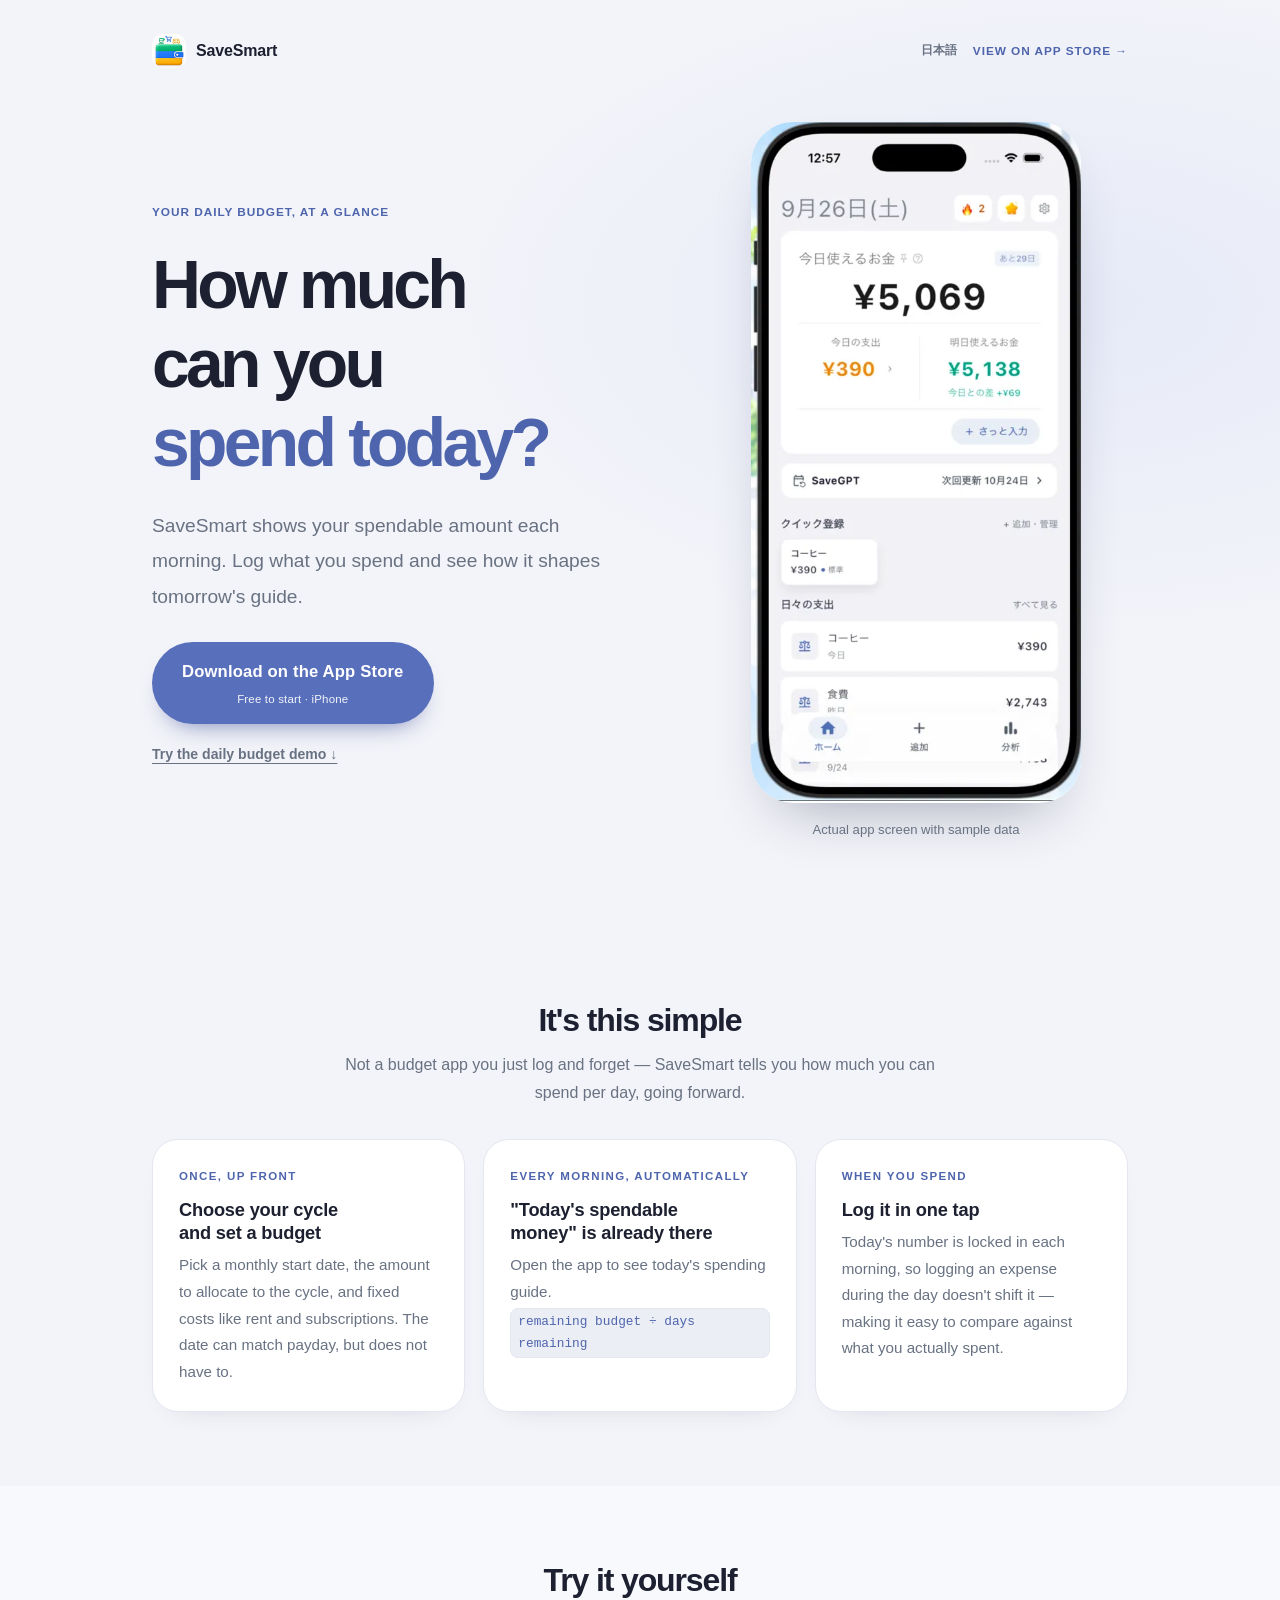
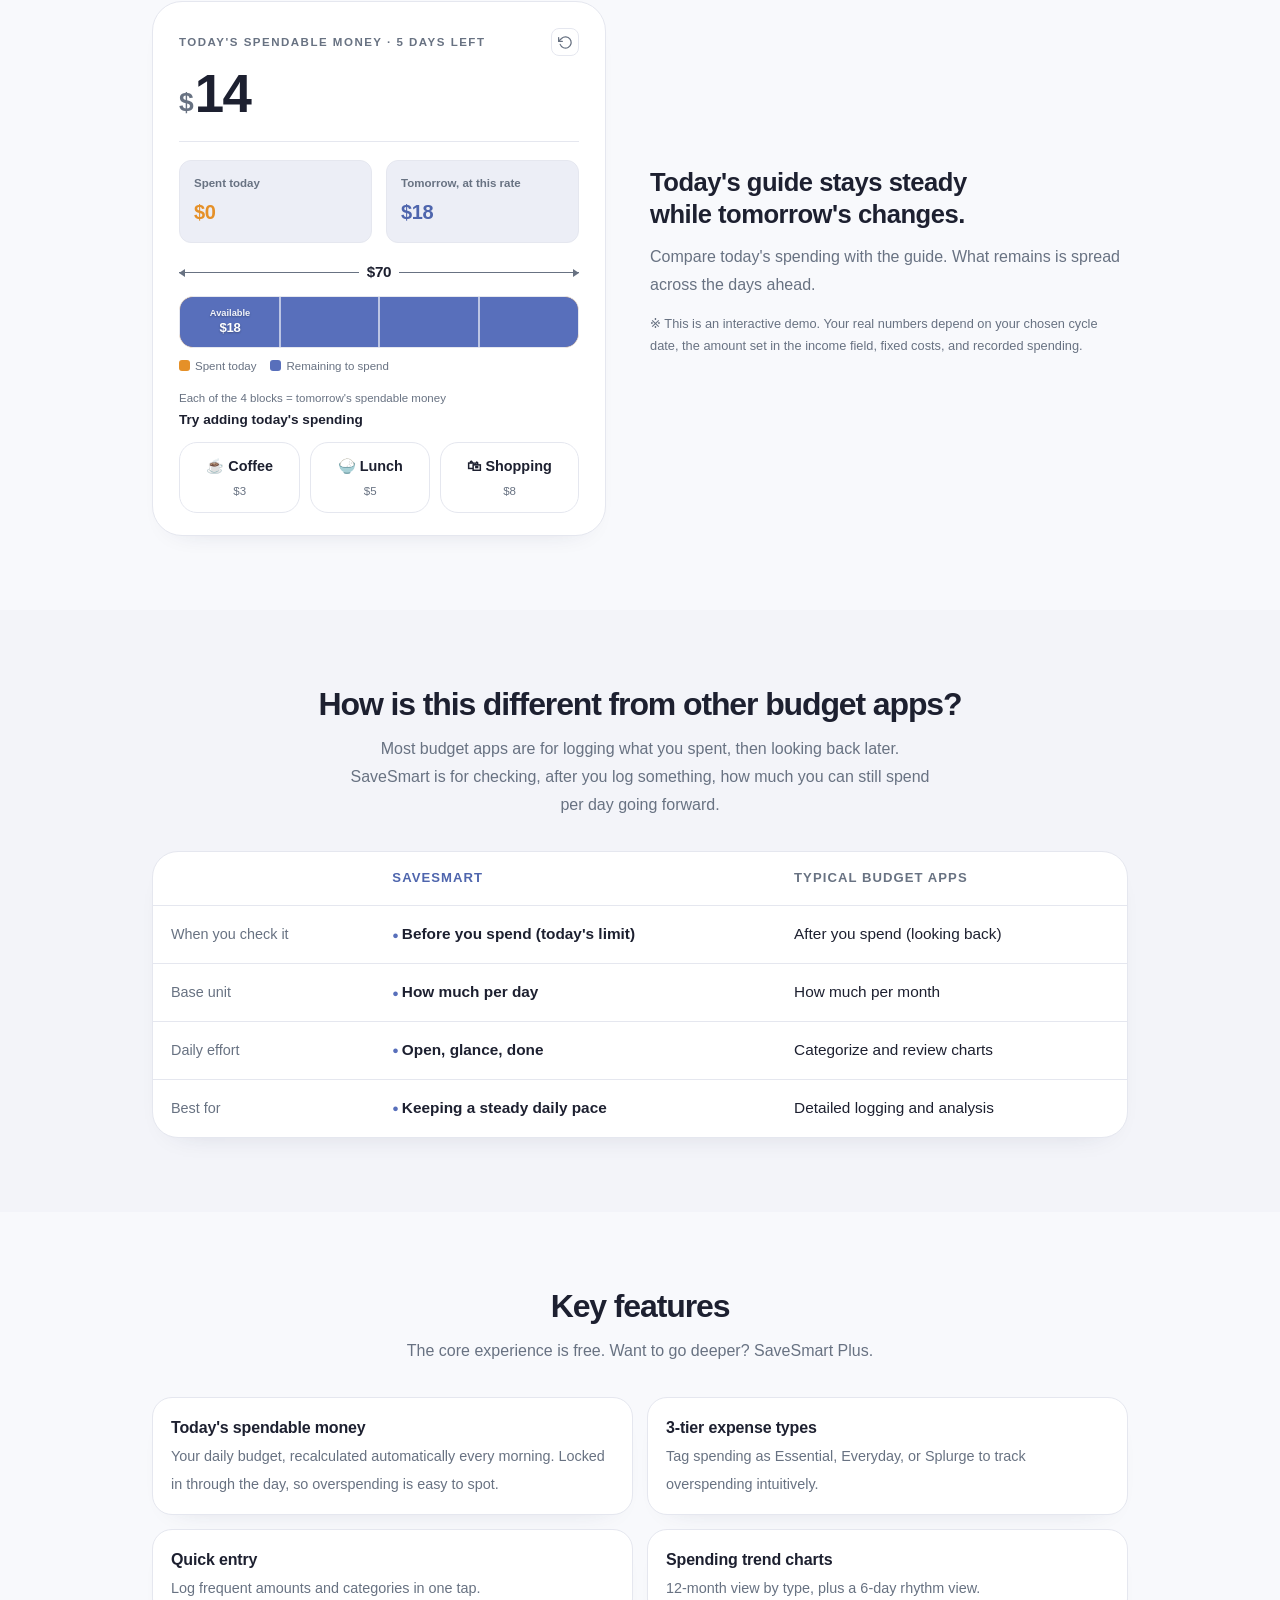
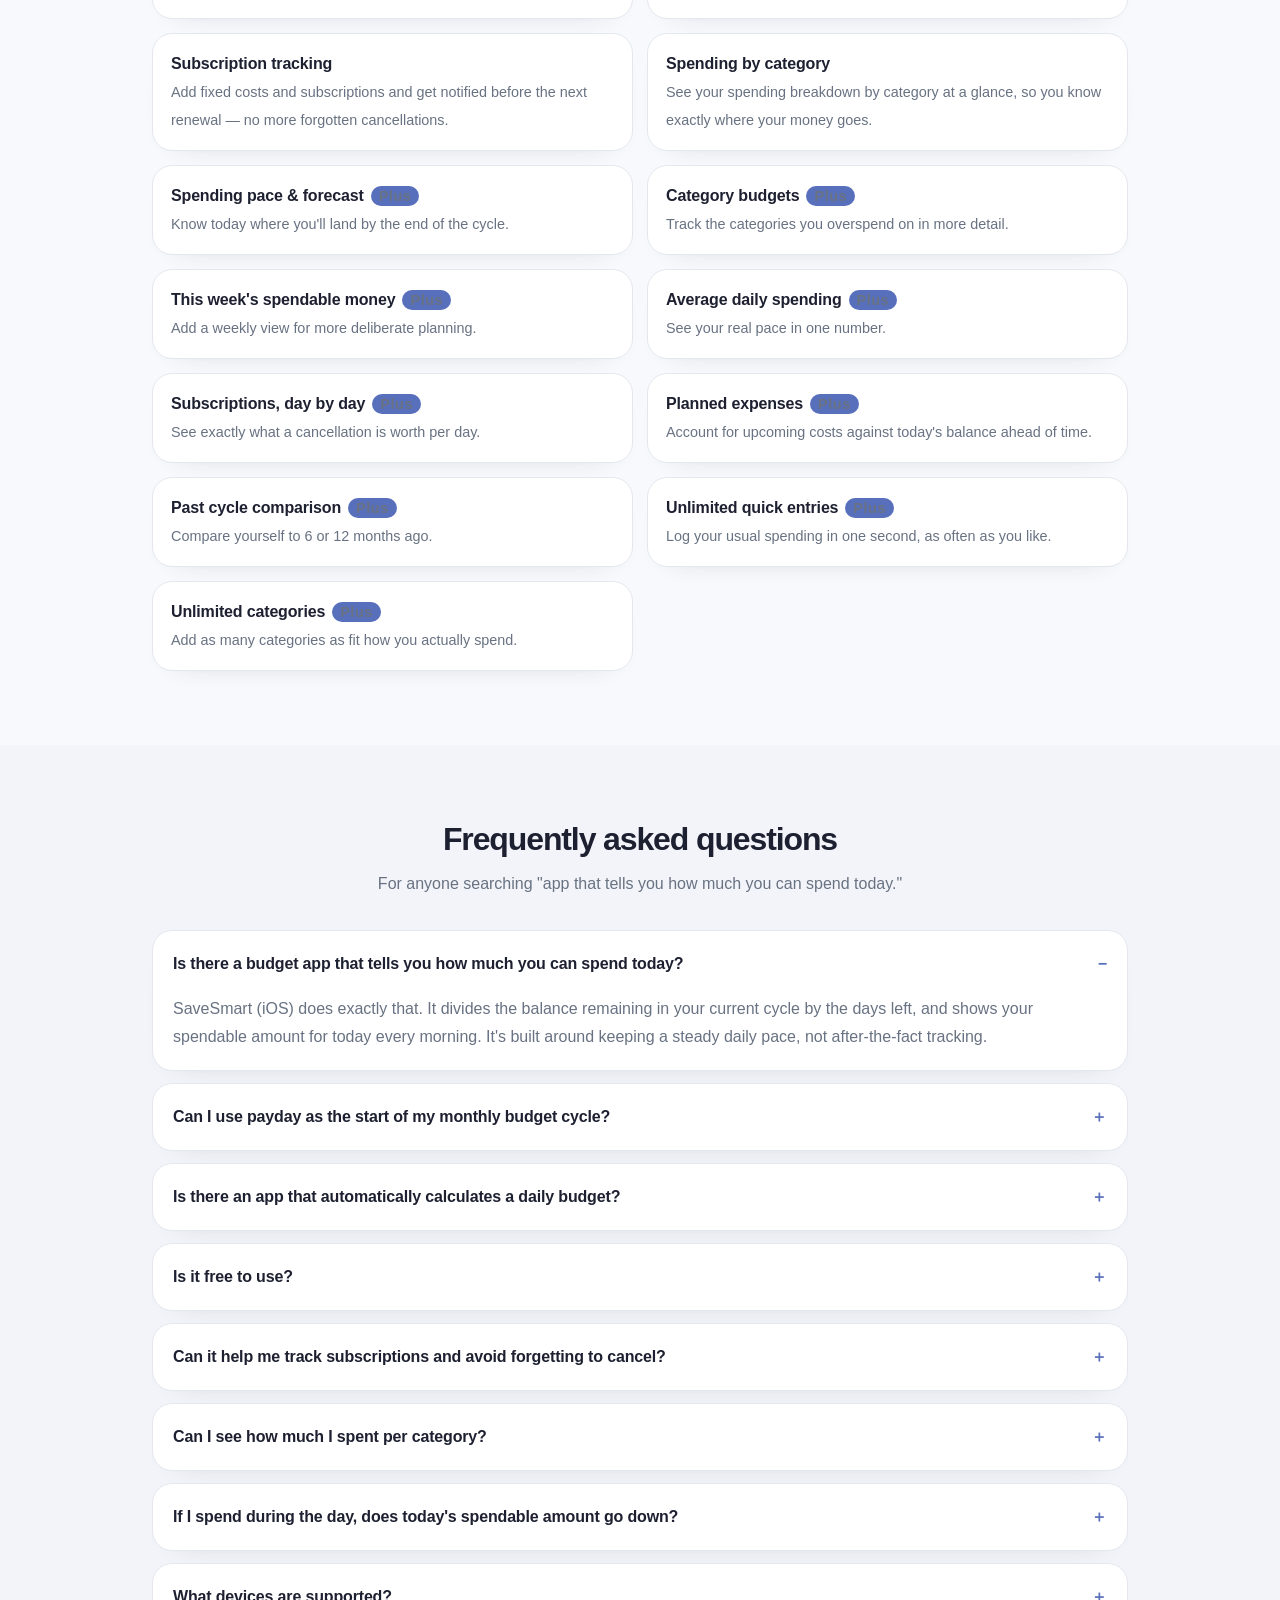
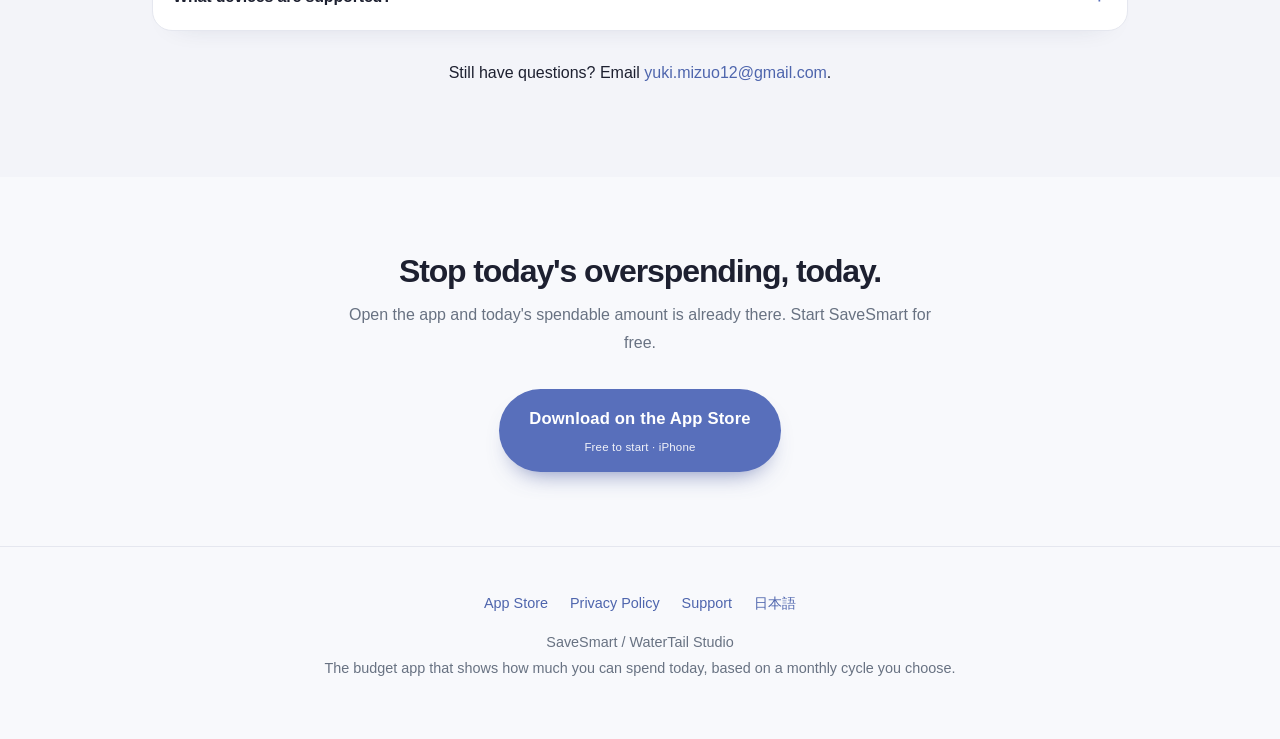
==== en/index.html @ 80542886 "Align site design with SaveSmart app UI" ====
<!DOCTYPE html>
<html lang="en">
<head>
<meta charset="utf-8">
<meta name="viewport" content="width=device-width, initial-scale=1">

<script async src="https://www.googletagmanager.com/gtag/js?id=G-CNY3Y6PFBK"></script>
<script>
  window.dataLayer = window.dataLayer || [];
  function gtag(){dataLayer.push(arguments);}
  gtag('js', new Date());
  gtag('config', 'G-CNY3Y6PFBK');
</script>

<title>SaveSmart | See How Much You Can Spend Today — Daily Budget App</title>
<meta name="description" content="SaveSmart divides your remaining budget by the days left in a monthly cycle you choose, showing how much you can spend today. Compare that guide with today's spending. Free core features for iPhone.">
<meta name="keywords" content="daily budget app,spending tracker,how much can I spend today,expense tracker,iOS,money management,savings app,SaveSmart">
<link rel="canonical" href="https://savesmartbudget.pages.dev/en/">
<link rel="alternate" hreflang="ja" href="https://savesmartbudget.pages.dev/">
<link rel="alternate" hreflang="en" href="https://savesmartbudget.pages.dev/en/">
<link rel="alternate" hreflang="x-default" href="https://savesmartbudget.pages.dev/">

<link rel="icon" href="../assets/app-icon.png" type="image/png">
<link rel="apple-touch-icon" href="../assets/app-icon.png">

<meta property="og:type" content="website">
<meta property="og:title" content="SaveSmart | How Much Can I Spend Today? A Budget App That Tells You Every Morning">
<meta property="og:description" content="SaveSmart calculates the money you can spend today, automatically, every morning. See your daily limit before you spend, not after.">
<meta property="og:url" content="https://savesmartbudget.pages.dev/en/">
<meta property="og:locale" content="en_US">
<meta property="og:image" content="https://savesmartbudget.pages.dev/assets/og-image.png">
<meta property="og:image:width" content="1200">
<meta property="og:image:height" content="630">
<meta property="og:image:alt" content="SaveSmart home screen and the message How much can you spend today?">
<meta name="twitter:card" content="summary_large_image">
<meta name="twitter:title" content="SaveSmart | The Budget App That Tells You How Much You Can Spend Today">
<meta name="twitter:description" content="SaveSmart calculates the money you can spend today, automatically, every morning. See your daily limit before you overspend.">
<meta name="twitter:image" content="https://savesmartbudget.pages.dev/assets/og-image.png">

<script type="application/ld+json">
{
  "@context": "https://schema.org",
  "@type": "SoftwareApplication",
  "name": "SaveSmart",
  "operatingSystem": "iOS",
  "applicationCategory": "FinanceApplication",
  "description": "SaveSmart is an iPhone budgeting app that divides the remaining budget in a user-chosen monthly cycle by the days left to show a guide for today's spending.",
  "url": "https://savesmartbudget.pages.dev/en/",
  "downloadUrl": "https://apps.apple.com/us/app/savesmart-your-daily-budget/id6759412545",
  "author": { "@type": "Organization", "name": "WaterTail Studio", "sameAs": ["https://x.com/SaveSmart_Japan"] },
  "publisher": { "@type": "Organization", "name": "WaterTail Studio", "sameAs": ["https://x.com/SaveSmart_Japan"] },
  "datePublished": "2026-07-25",
  "dateModified": "2026-10-06",
  "offers": [
    { "@type": "Offer", "price": "0", "priceCurrency": "USD", "description": "Core features are free" },
    { "@type": "Offer", "price": "2.99", "priceCurrency": "USD", "description": "SaveSmart Plus (Monthly)" },
    { "@type": "Offer", "price": "24.99", "priceCurrency": "USD", "description": "SaveSmart Plus (Yearly)" }
  ]
}
</script>
<script type="application/ld+json">
{
  "@context": "https://schema.org",
  "@type": "FAQPage",
  "mainEntity": [
    { "@type": "Question", "name": "Is there a budget app that tells you how much you can spend today?", "acceptedAnswer": { "@type": "Answer", "text": "SaveSmart (iOS) does exactly that. It divides the balance remaining in your current cycle by the days left, and shows your spendable amount for today every morning. It's built around keeping a steady daily pace, not after-the-fact tracking." } },
    { "@type": "Question", "name": "Can I use payday as the start of my monthly budget cycle?", "acceptedAnswer": { "@type": "Answer", "text": "Yes. SaveSmart lets you choose the day your monthly cycle starts. You can match payday, or choose another date such as the 1st or 15th. Each cycle runs through the day before the next chosen start date." } },
    { "@type": "Question", "name": "Is there an app that automatically calculates a daily budget?", "acceptedAnswer": { "@type": "Answer", "text": "SaveSmart divides the remaining budget by the days left in your chosen monthly cycle. Its income field can hold your actual income or the amount you choose to allocate to the cycle. Fixed costs and recorded expenses are deducted, and planned expenses can be included with SaveSmart Plus." } },
    { "@type": "Question", "name": "Is SaveSmart free to use?", "acceptedAnswer": { "@type": "Answer", "text": "Yes. The core experience — automatic daily budget calculation, expense logging, and charts — is free. Deeper analysis and category budgets are available with SaveSmart Plus (Monthly $2.99 / Yearly $24.99)." } },
    { "@type": "Question", "name": "Can it help me track subscriptions and avoid forgetting to cancel?", "acceptedAnswer": { "@type": "Answer", "text": "Yes, this is free. Add your fixed costs and subscriptions and SaveSmart notifies you before the next renewal date, so you stop paying for things you no longer use." } },
    { "@type": "Question", "name": "Can I see how much I spent per category?", "acceptedAnswer": { "@type": "Answer", "text": "Yes, this is free. You can see your spending breakdown by category at a glance, so you know exactly where your money goes." } },
    { "@type": "Question", "name": "If I spend during the day, does today's spendable amount go down?", "acceptedAnswer": { "@type": "Answer", "text": "Today's number is locked in each morning and does not change even if you log an expense later in the day. Because the number stays steady all day, it's easy to compare against what you actually spent." } },
    { "@type": "Question", "name": "What devices are supported?", "acceptedAnswer": { "@type": "Answer", "text": "SaveSmart currently supports iPhone (iOS)." } }
  ]
}
</script>

<style>
  :root{
    --bg:#F3F4F9; --surface:#FFFFFF; --surface-2:#ECEEF6; --border:#E5E7EF;
    --ink:#1D2030; --muted:#687282; --accent:#586FBB; --accent-deep:#4E65AD; --dawn:#E59028;
    --shadow:0 18px 48px -24px rgba(20,35,28,.35);
    --radius:20px; --maxw:1020px; --money-blue:#3B82E8; --money-red:#E5484D;
  }
  @media (prefers-color-scheme: dark){
    :root{
      --bg:#0B1310; --surface:#121C17; --surface-2:#18251E; --border:#223029;
      --ink:#E9F1EC; --muted:#97A99F; --accent:#8CA0E3; --accent-deep:#8CA0E3; --dawn:#F0BC63;
      --shadow:0 24px 60px -28px rgba(0,0,0,.65);
    }
  }
  :root[data-theme="light"]{
    --bg:#F3F4F9; --surface:#FFFFFF; --surface-2:#ECEEF6; --border:#E5E7EF;
    --ink:#1D2030; --muted:#687282; --accent:#586FBB; --accent-deep:#4E65AD; --dawn:#E59028;
    --shadow:0 18px 48px -24px rgba(20,35,28,.35);
  }
  :root[data-theme="dark"]{
    --bg:#0B1310; --surface:#121C17; --surface-2:#18251E; --border:#223029;
    --ink:#E9F1EC; --muted:#97A99F; --accent:#8CA0E3; --accent-deep:#8CA0E3; --dawn:#F0BC63;
    --shadow:0 24px 60px -28px rgba(0,0,0,.65);
  }

  *{box-sizing:border-box}
  html{scroll-behavior:smooth}
  body{margin:0;background:var(--bg);color:var(--ink);
    font-family:-apple-system,BlinkMacSystemFont,"Segoe UI",Roboto,sans-serif;
    line-height:1.75;-webkit-font-smoothing:antialiased;text-rendering:optimizeLegibility}
  .wrap{max-width:var(--maxw);margin:0 auto;padding:0 22px}
  a{color:var(--accent-deep);text-decoration:none}
  h1,h2,h3{line-height:1.28;letter-spacing:-.02em;text-wrap:balance;margin:0}
  .num{font-variant-numeric:tabular-nums;font-feature-settings:"tnum" 1}
  .eyebrow{font-size:.74rem;font-weight:700;text-transform:uppercase;letter-spacing:.16em;color:var(--accent-deep)}

  .btn{display:inline-flex;flex-direction:column;align-items:center;background:var(--accent);color:#fff;
    font-weight:800;padding:15px 30px;border-radius:999px;font-size:1.04rem;letter-spacing:.01em;
    box-shadow:0 10px 24px -12px var(--accent);transition:transform .12s ease,box-shadow .12s ease}
  .btn:hover{transform:translateY(-2px);box-shadow:0 16px 30px -12px var(--accent)}
  .btn small{font-weight:500;font-size:.72rem;opacity:.92;margin-top:3px}
  @media (prefers-reduced-motion: reduce){*{scroll-behavior:auto}.btn{transition:none}}

  section{padding:64px 0;border-top:1px solid var(--border)}
  h2.title{font-size:clamp(1.45rem,3.6vw,2rem);text-align:center}
  p.subtitle{text-align:center;color:var(--muted);margin:10px auto 36px;max-width:600px}

  /* ---- hero ---- */
  header.hero{padding:26px 0 8px}
  .topbar{display:flex;align-items:center;justify-content:space-between;padding:8px 0 40px;gap:14px;flex-wrap:wrap}
  .brand{display:flex;align-items:center;gap:10px;font-weight:800;letter-spacing:-.01em}
  .logo{width:30px;height:30px;border-radius:9px;background:linear-gradient(145deg,var(--accent),var(--accent-deep));
    display:grid;place-items:center;color:#fff;font-size:1rem;font-weight:800}
  .topbar-links{display:flex;align-items:center;gap:16px}
  .lang-switch{font-size:.78rem;font-weight:700;color:var(--muted)}
  .hero-grid{display:grid;grid-template-columns:1.05fr .95fr;gap:48px;align-items:center;padding-bottom:52px}
  @media(max-width:820px){.hero-grid{grid-template-columns:1fr;gap:36px}}
  header.hero h1{font-size:clamp(2rem,5.2vw,3.15rem);font-weight:800;margin:16px 0 18px}
  header.hero .lead{font-size:clamp(1.05rem,2.4vw,1.2rem);color:var(--muted);margin:0 0 28px;max-width:30em}
  .accent{color:var(--accent-deep)}

  /* today card = product's core moment */
  .today{position:relative;background:var(--surface);border:1px solid var(--border);
    border-radius:26px;padding:30px 30px 26px;box-shadow:var(--shadow);overflow:hidden}
  .today::before{content:"";position:absolute;inset:0 0 auto 0;height:4px;
    background:linear-gradient(90deg,var(--dawn),var(--accent))}
  .today .glow{position:absolute;top:-30px;right:-30px;width:220px;height:220px;border-radius:50%;
    background:radial-gradient(circle,color-mix(in srgb,var(--dawn) 42%,transparent),transparent 68%);
    pointer-events:none;filter:blur(4px)}
  .today .clabel{display:flex;justify-content:space-between;align-items:center;
    font-size:.72rem;text-transform:uppercase;letter-spacing:.14em;color:var(--muted);font-weight:700}
  .today .status{color:var(--accent-deep)}
  .today .amount{font-size:clamp(2.7rem,8.5vw,4rem);font-weight:800;letter-spacing:-.03em;
    margin:12px 0 2px;line-height:1}
  .today .amount .cur{font-size:.5em;font-weight:700;color:var(--muted);margin-right:.12em;vertical-align:.06em}
  .today .meta{color:var(--muted);font-size:.92rem;margin-top:6px}
  .spark{margin-top:20px;width:100%;height:44px;display:block}
  .grade{display:inline-flex;align-items:center;gap:6px;margin-top:16px;padding:5px 12px;border-radius:999px;
    background:var(--surface-2);border:1px solid var(--border);font-size:.8rem;font-weight:700;color:var(--ink)}
  .dot{width:8px;height:8px;border-radius:50%;background:var(--accent)}

  /* ---- steps / cards ---- */
  .grid{display:grid;gap:18px;grid-template-columns:repeat(3,1fr)}
  @media(max-width:760px){.grid{grid-template-columns:1fr}}
  .card{background:var(--surface);border:1px solid var(--border);border-radius:var(--radius);padding:26px}
  .card .k{font-size:.72rem;font-weight:800;letter-spacing:.12em;color:var(--accent-deep);text-transform:uppercase}
  .card h3{margin:12px 0 8px;font-size:1.14rem;letter-spacing:-.01em}
  .card p{margin:0;color:var(--muted);font-size:.95rem}
  .card .formula{font-family:ui-monospace,SFMono-Regular,Menlo,monospace;font-size:.8rem;color:var(--accent-deep);
    background:var(--surface-2);border:1px solid var(--border);border-radius:8px;padding:2px 7px;display:inline-block;margin-top:2px}

  /* ---- comparison ---- */
  .tablewrap{overflow-x:auto;border:1px solid var(--border);border-radius:var(--radius);background:var(--surface)}
  table{border-collapse:collapse;width:100%;min-width:540px;font-size:.96rem}
  th,td{padding:15px 18px;text-align:left;border-bottom:1px solid var(--border)}
  thead th{font-size:.82rem;text-transform:uppercase;letter-spacing:.08em;color:var(--muted)}
  thead th:nth-child(2){color:var(--accent-deep)}
  tbody tr:last-child td{border-bottom:none}
  td:first-child{color:var(--muted);font-size:.9rem}
  td.good{color:var(--ink);font-weight:700}
  td.good::before{content:"● ";color:var(--accent);font-size:.7em;vertical-align:middle}

  /* ---- features ---- */
  ul.feat{list-style:none;padding:0;margin:0;display:grid;gap:14px;grid-template-columns:1fr 1fr}
  @media(max-width:760px){ul.feat{grid-template-columns:1fr}}
  ul.feat li{background:var(--surface);border:1px solid var(--border);border-radius:14px;padding:16px 18px}
  ul.feat li b{display:block;font-size:1rem;letter-spacing:-.01em}
  ul.feat li span{color:var(--muted);font-size:.9rem}
  .plus-badge{font-size:.66rem;font-weight:800;letter-spacing:.04em;color:#fff;background:var(--accent);
    padding:2px 8px;border-radius:999px;margin-left:7px;vertical-align:middle}

  /* ---- faq ---- */
  details{border:1px solid var(--border);border-radius:14px;padding:2px 20px;margin-bottom:12px;background:var(--surface)}
  details summary{cursor:pointer;font-weight:700;padding:17px 0;list-style:none;letter-spacing:-.01em}
  details summary::-webkit-details-marker{display:none}
  details summary::after{content:"＋";float:right;color:var(--accent);font-weight:800}
  details[open] summary::after{content:"−"}
  details p{margin:0 0 17px;color:var(--muted)}

  footer{border-top:1px solid var(--border);padding:44px 0;text-align:center;color:var(--muted);font-size:.9rem}
  footer nav{margin-bottom:14px;display:flex;gap:22px;justify-content:center;flex-wrap:wrap}
  .cta-center{text-align:center}

  [tabindex],a,summary,button{outline-offset:3px}
  a:focus-visible,summary:focus-visible,.btn:focus-visible{outline:2px solid var(--accent-deep)}

  /* ---- interactive demo ---- */
  .demo-grid{display:grid;grid-template-columns:.95fr 1fr;gap:44px;align-items:center}
  @media(max-width:820px){.demo-grid{grid-template-columns:1fr;gap:28px}}
  .d-card{position:relative;background:var(--surface);border:1px solid var(--border);border-radius:24px;
    padding:26px 26px 22px;box-shadow:var(--shadow);overflow:hidden;transition:border-color .3s ease}
  .d-card::before{content:"";position:absolute;inset:0 0 auto 0;height:4px;background:linear-gradient(90deg,var(--dawn),var(--accent))}
  .d-card.warn{border-color:color-mix(in srgb,var(--dawn) 60%,var(--border))}
  .d-head{display:flex;justify-content:space-between;align-items:center;gap:10px;
    font-size:.72rem;text-transform:uppercase;letter-spacing:.13em;color:var(--muted);font-weight:700}
  .lock{display:inline-flex;align-items:center;gap:5px;padding:3px 10px;border-radius:999px;white-space:nowrap;
    background:var(--surface-2);border:1px solid var(--border);color:var(--accent-deep);letter-spacing:.04em}
  .d-amount{font-size:clamp(2.4rem,7vw,3.3rem);font-weight:800;letter-spacing:-.03em;line-height:1;margin:12px 0 4px}
  .d-amount .cur{font-size:.5em;font-weight:700;color:var(--muted);margin-right:.1em;vertical-align:.06em}
  .d-sub{color:var(--muted);font-size:.9rem}
  .d-hr{border:none;border-top:1px solid var(--border);margin:20px 0 16px}
  .d-prompt{font-size:.85rem;font-weight:700;color:var(--ink);margin-bottom:10px}
  .qrow{display:flex;gap:10px;flex-wrap:wrap}
  .qbtn{flex:1 1 auto;cursor:pointer;background:var(--bg);border:1px solid var(--border);border-radius:12px;
    padding:11px 12px;font:inherit;font-weight:700;font-size:.9rem;color:var(--ink);text-align:center;
    transition:transform .1s ease,border-color .1s ease}
  .qbtn:hover{transform:translateY(-2px);border-color:var(--accent)}
  .qbtn:active{transform:translateY(0)}
  .qbtn span{display:block;font-size:.72rem;font-weight:500;color:var(--muted);margin-top:2px}
  .d-stats{display:flex;gap:14px;margin-top:18px}
  .d-stat{flex:1;background:var(--surface-2);border:1px solid var(--border);border-radius:12px;padding:12px 14px}
  .d-stat .lab{font-size:.72rem;color:var(--muted);font-weight:700}
  .d-stat .val{font-size:1.25rem;font-weight:800;letter-spacing:-.02em;margin-top:2px;color:var(--dawn)}
  .d-stat.tomo .val{color:var(--accent-deep)}
  .d-reset{display:inline-grid;place-items:center;width:28px;height:28px;border-radius:8px;background:none;
    border:1px solid var(--border);color:var(--muted);cursor:pointer;padding:0;
    transition:color .12s ease,border-color .12s ease}
  .d-reset:hover{color:var(--accent-deep);border-color:var(--accent)}
  .d-reset svg{width:15px;height:15px}
  .demo-copy h3{font-size:clamp(1.3rem,3vw,1.6rem);margin-bottom:12px;letter-spacing:-.02em}
  .demo-copy p{color:var(--muted);margin:0 0 14px}
  .demo-copy .fine{font-size:.8rem}
  .d-note{margin-top:14px;font-size:.82rem;line-height:1.6;color:var(--muted)}
  .d-note:empty{margin-top:0}
  .d-stat.tomo.down .val{color:var(--money-red)}
  .d-barwrap{margin-top:16px}
  .d-totalspan{display:flex;align-items:center;gap:8px;margin-bottom:10px}
  .d-span-line{flex:1;height:1px;background:var(--muted);position:relative}
  .d-span-line.left::before{content:"";position:absolute;left:0;top:50%;transform:translateY(-50%);
    width:0;height:0;border-top:4px solid transparent;border-bottom:4px solid transparent;border-right:6px solid var(--muted)}
  .d-span-line.right::after{content:"";position:absolute;right:0;top:50%;transform:translateY(-50%);
    width:0;height:0;border-top:4px solid transparent;border-bottom:4px solid transparent;border-left:6px solid var(--muted)}
  .d-span-amount{font-weight:800;font-size:.95rem;letter-spacing:-.02em;color:var(--ink);white-space:nowrap}
  .d-bar{position:relative;height:52px;border-radius:10px;overflow:hidden;background:var(--dawn);border:1px solid var(--border)}
  .d-bar-fill{position:absolute;top:0;right:0;height:100%;width:100%;background:var(--accent-deep);
    transition:width .45s cubic-bezier(.22,.61,.36,1),background-color .3s ease}
  .d-bar-fill.down{background:var(--money-red)}
  .d-div{position:absolute;top:0;height:100%;width:2px;background:rgba(255,255,255,.6);transform:translateX(-1px)}
  .d-barlabel{position:absolute;top:50%;transform:translate(-50%,-50%);text-align:center;line-height:1.12;color:#fff;
    pointer-events:none;white-space:nowrap;z-index:2;text-shadow:0 1px 2px rgba(0,0,0,.28);
    transition:left .45s cubic-bezier(.22,.61,.36,1),opacity .3s ease}
  .d-barlabel .cap{display:block;font-size:.58rem;font-weight:600;opacity:.92}
  .d-barlabel b{font-size:.82rem;font-weight:800;letter-spacing:-.02em}
  @media (prefers-reduced-motion: reduce){.d-barlabel{transition:none}}
  .d-barlegend{display:flex;justify-content:space-between;gap:12px;flex-wrap:wrap;margin-top:8px;font-size:.72rem;color:var(--muted)}
  .d-barlegend .keys{display:flex;gap:14px}
  .d-barlegend .k{display:inline-flex;align-items:center;gap:5px}
  .d-barlegend .sw{width:11px;height:11px;border-radius:3px}
  .d-barlegend .sw.blue{background:var(--accent-deep)}
  .d-barlegend .sw.red{background:var(--dawn)}
  @media (prefers-reduced-motion: reduce){.d-bar-fill{transition:none}}
</style>
<link rel="stylesheet" href="../assets/app-theme.css">
</head>
<body>

<header class="hero">
  <div class="wrap">
    <div class="topbar">
      <div class="brand"><img class="brand-icon" src="../assets/app-icon.png" width="34" height="34" alt="">SaveSmart</div>
      <div class="topbar-links">
        <a class="lang-switch" href="../">日本語</a>
        <a class="eyebrow" href="https://apps.apple.com/us/app/savesmart-your-daily-budget/id6759412545?ct=lp">View on App Store →</a>
      </div>
    </div>

    <div class="hero-grid">
      <div>
        <span class="eyebrow">Your daily budget, at a glance</span>
        <h1>How much can you<br><span class="accent">spend today?</span></h1>
        <p class="lead">SaveSmart shows your spendable amount each morning. Log what you spend and see how it shapes tomorrow's guide.</p>
        <a class="btn" href="https://apps.apple.com/us/app/savesmart-your-daily-budget/id6759412545?ct=lp">Download on the App Store<small>Free to start · iPhone</small></a>
        <p class="hero-underlink"><a href="#try">Try the daily budget demo ↓</a></p>
      </div>

      <figure class="app-preview">
        <div class="app-screen-crop"><img src="../assets/savesmart-home-appstore.webp" width="600" height="1299" alt="SaveSmart home screen showing today's spendable amount, today's spending, tomorrow's guide and quick entry" fetchpriority="high"></div>
        <figcaption>Actual app screen with sample data</figcaption>
      </figure>
    </div>
  </div>
</header>

<section id="how">
  <div class="wrap">
    <h2 class="title">It's this simple</h2>
    <p class="subtitle">Not a budget app you just log and forget — SaveSmart tells you how much you can spend per day, going forward.</p>
    <div class="grid">
      <div class="card">
        <div class="k">Once, up front</div>
        <h3>Choose your cycle and set a budget</h3>
        <p>Pick a monthly start date, the amount to allocate to the cycle, and fixed costs like rent and subscriptions. The date can match payday, but does not have to.</p>
      </div>
      <div class="card">
        <div class="k">Every morning, automatically</div>
        <h3>"Today's spendable money" is already there</h3>
        <p>Open the app to see today's spending guide.<br><span class="formula num">remaining budget ÷ days remaining</span></p>
      </div>
      <div class="card">
        <div class="k">When you spend</div>
        <h3>Log it in one tap</h3>
        <p>Today's number is locked in each morning, so logging an expense during the day doesn't shift it — making it easy to compare against what you actually spent.</p>
      </div>
    </div>
  </div>
</section>

<section id="try">
  <div class="wrap">
    <h2 class="title">Try it yourself</h2>
    <div class="demo-grid">
      <div class="d-card" id="d-card">
        <div class="d-head"><span>Today's spendable money · 5 days left</span><button class="d-reset" id="d-reset" type="button" aria-label="Reset" title="Reset"><svg viewBox="0 0 24 24" fill="none" stroke="currentColor" stroke-width="2" stroke-linecap="round" stroke-linejoin="round" aria-hidden="true"><polyline points="1 4 1 10 7 10"/><path d="M3.51 15a9 9 0 1 0 2.13-9.36L1 10"/></svg></button></div>
        <div class="d-amount num"><span class="cur">$</span>14</div>
        <hr class="d-hr">
        <div class="d-stats">
          <div class="d-stat"><div class="lab">Spent today</div><div class="val num">$<span id="d-spent">0</span></div></div>
          <div class="d-stat tomo"><div class="lab">Tomorrow, at this rate</div><div class="val num">$<span id="d-tomo">18</span></div></div>
        </div>
        <div class="d-note" id="d-note"></div>
        <div class="d-barwrap">
          <div class="d-totalspan" aria-hidden="true">
            <span class="d-span-line left"></span>
            <span class="d-span-amount num">$70</span>
            <span class="d-span-line right"></span>
          </div>
          <div class="d-bar" id="d-bar" aria-hidden="true">
            <div class="d-bar-fill" id="d-bar-fill" style="width:100%">
              <span class="d-div" style="left:25%"></span>
              <span class="d-div" style="left:50%"></span>
              <span class="d-div" style="left:75%"></span>
            </div>
            <div class="d-barlabel" id="d-lab-spent" style="opacity:0"><span class="cap">Spent</span><b class="num">$0</b></div>
            <div class="d-barlabel" id="d-lab-avail" style="left:12.5%"><span class="cap">Available</span><b class="num">$18</b></div>
          </div>
          <div class="d-barlegend">
            <span class="keys">
              <span class="k"><span class="sw red"></span>Spent today</span>
              <span class="k"><span class="sw blue"></span>Remaining to spend</span>
            </span>
            <span>Each of the 4 blocks = tomorrow's spendable money</span>
          </div>
        </div>
        <div class="d-prompt">Try adding today's spending</div>
        <div class="qrow">
          <button class="qbtn" data-add="3" type="button">☕ Coffee<span>$3</span></button>
          <button class="qbtn" data-add="5" type="button">🍚 Lunch<span>$5</span></button>
          <button class="qbtn" data-add="8" type="button">🛍 Shopping<span>$8</span></button>
        </div>
      </div>
      <div class="demo-copy">
        <h3>Today's guide stays steady while tomorrow's changes.</h3>
        <p>Compare today's spending with the guide. What remains is spread across the days ahead.</p>
        <p class="fine">※ This is an interactive demo. Your real numbers depend on your chosen cycle date, the amount set in the income field, fixed costs, and recorded spending.</p>
      </div>
    </div>
  </div>
</section>

<section id="why">
  <div class="wrap">
    <h2 class="title">How is this different from other budget apps?</h2>
    <p class="subtitle">Most budget apps are for logging what you spent, then looking back later.<br>SaveSmart is for checking, after you log something, how much you can still spend per day going forward.</p>
    <div class="tablewrap">
      <table>
        <thead>
          <tr><th scope="col"></th><th scope="col">SaveSmart</th><th scope="col">Typical budget apps</th></tr>
        </thead>
        <tbody>
          <tr><td>When you check it</td><td class="good">Before you spend (today's limit)</td><td>After you spend (looking back)</td></tr>
          <tr><td>Base unit</td><td class="good">How much per day</td><td>How much per month</td></tr>
          <tr><td>Daily effort</td><td class="good">Open, glance, done</td><td>Categorize and review charts</td></tr>
          <tr><td>Best for</td><td class="good">Keeping a steady daily pace</td><td>Detailed logging and analysis</td></tr>
        </tbody>
      </table>
    </div>
  </div>
</section>

<section id="features">
  <div class="wrap">
    <h2 class="title">Key features</h2>
    <p class="subtitle">The core experience is free. Want to go deeper? SaveSmart Plus.</p>
    <ul class="feat">
      <li><b>Today's spendable money</b><span>Your daily budget, recalculated automatically every morning. Locked in through the day, so overspending is easy to spot.</span></li>
      <li><b>3-tier expense types</b><span>Tag spending as Essential, Everyday, or Splurge to track overspending intuitively.</span></li>
      <li><b>Quick entry</b><span>Log frequent amounts and categories in one tap.</span></li>
      <li><b>Spending trend charts</b><span>12-month view by type, plus a 6-day rhythm view.</span></li>
      <li><b>Subscription tracking</b><span>Add fixed costs and subscriptions and get notified before the next renewal — no more forgotten cancellations.</span></li>
      <li><b>Spending by category</b><span>See your spending breakdown by category at a glance, so you know exactly where your money goes.</span></li>
      <li><b>Spending pace & forecast<span class="plus-badge">Plus</span></b><span>Know today where you'll land by the end of the cycle.</span></li>
      <li><b>Category budgets<span class="plus-badge">Plus</span></b><span>Track the categories you overspend on in more detail.</span></li>
      <li><b>This week's spendable money<span class="plus-badge">Plus</span></b><span>Add a weekly view for more deliberate planning.</span></li>
      <li><b>Average daily spending<span class="plus-badge">Plus</span></b><span>See your real pace in one number.</span></li>
      <li><b>Subscriptions, day by day<span class="plus-badge">Plus</span></b><span>See exactly what a cancellation is worth per day.</span></li>
      <li><b>Planned expenses<span class="plus-badge">Plus</span></b><span>Account for upcoming costs against today's balance ahead of time.</span></li>
      <li><b>Past cycle comparison<span class="plus-badge">Plus</span></b><span>Compare yourself to 6 or 12 months ago.</span></li>
      <li><b>Unlimited quick entries<span class="plus-badge">Plus</span></b><span>Log your usual spending in one second, as often as you like.</span></li>
      <li><b>Unlimited categories<span class="plus-badge">Plus</span></b><span>Add as many categories as fit how you actually spend.</span></li>
    </ul>
  </div>
</section>

<section id="faq">
  <div class="wrap">
    <h2 class="title">Frequently asked questions</h2>
    <p class="subtitle">For anyone searching "app that tells you how much you can spend today."</p>
    <details open>
      <summary>Is there a budget app that tells you how much you can spend today?</summary>
      <p>SaveSmart (iOS) does exactly that. It divides the balance remaining in your current cycle by the days left, and shows your spendable amount for today every morning. It's built around keeping a steady daily pace, not after-the-fact tracking.</p>
    </details>
    <details>
      <summary>Can I use payday as the start of my monthly budget cycle?</summary>
      <p>Yes. Choose the day your monthly cycle starts. It can match payday, or be another date such as the 1st or 15th. Each cycle runs through the day before the next chosen start date.</p>
    </details>
    <details>
      <summary>Is there an app that automatically calculates a daily budget?</summary>
      <p>SaveSmart divides the remaining budget by the days left in your chosen monthly cycle. Its income field can hold your actual income or the amount you choose to allocate to the cycle. Fixed costs and recorded expenses are deducted, and planned expenses can be included with SaveSmart Plus.</p>
    </details>
    <details>
      <summary>Is it free to use?</summary>
      <p>Yes. Automatic daily budget calculation, expense logging, and charts are free. Deeper analysis and category budgets are available with SaveSmart Plus (Monthly $2.99 / Yearly $24.99).</p>
    </details>
    <details>
      <summary>Can it help me track subscriptions and avoid forgetting to cancel?</summary>
      <p>Yes, this is free. Add your fixed costs and subscriptions and SaveSmart notifies you before the next renewal date, so you stop paying for things you no longer use.</p>
    </details>
    <details>
      <summary>Can I see how much I spent per category?</summary>
      <p>Yes, this is free. You can see your spending breakdown by category at a glance, so you know exactly where your money goes.</p>
    </details>
    <details>
      <summary>If I spend during the day, does today's spendable amount go down?</summary>
      <p>Today's number is locked in each morning and does not change even if you log an expense later in the day. Because the number stays steady all day, it's easy to compare against what you actually spent.</p>
    </details>
    <details>
      <summary>What devices are supported?</summary>
      <p>SaveSmart currently supports iPhone (iOS).</p>
    </details>
    <p class="fine" style="text-align:center;margin-top:28px">Still have questions? Email <a href="mailto:yuki.mizuo12@gmail.com">yuki.mizuo12@gmail.com</a>.</p>
  </div>
</section>

<section class="cta-center">
  <div class="wrap">
    <h2 class="title">Stop today's overspending, today.</h2>
    <p class="subtitle">Open the app and today's spendable amount is already there. Start SaveSmart for free.</p>
    <a class="btn" href="https://apps.apple.com/us/app/savesmart-your-daily-budget/id6759412545?ct=lp">Download on the App Store<small>Free to start · iPhone</small></a>
  </div>
</section>

<footer>
  <div class="wrap">
    <nav>
      <a href="https://apps.apple.com/us/app/savesmart-your-daily-budget/id6759412545?ct=lp">App Store</a>
      <a href="../privacy.html">Privacy Policy</a>
      <a href="mailto:yuki.mizuo12@gmail.com">Support</a>
      <a href="../">日本語</a>
    </nav>
    <p>SaveSmart / WaterTail Studio<br>The budget app that shows how much you can spend today, based on a monthly cycle you choose.</p>
  </div>
</footer>

<script>
  // Count today's amount up smoothly from 0 (avoid an instant jump; respect reduced-motion)
  (function(){
    var el = document.getElementById('amount');
    if(!el) return;
    var target = parseInt(el.getAttribute('data-target'), 10) || 0;
    var reduce = window.matchMedia('(prefers-reduced-motion: reduce)').matches;
    if(reduce){ el.textContent = target.toLocaleString('en-US'); return; }
    var dur = 900, start = null;
    function ease(t){ return 1 - Math.pow(1 - t, 3); } // ease-out cubic
    function step(ts){
      if(start === null) start = ts;
      var p = Math.min((ts - start) / dur, 1);
      el.textContent = Math.round(target * ease(p)).toLocaleString('en-US');
      if(p < 1) requestAnimationFrame(step);
    }
    el.textContent = '0';
    requestAnimationFrame(step);
  })();

  // Interactive demo: today's number is fixed each morning. What you don't spend rolls into tomorrow's recalculated amount.
  (function(){
    var TOTAL=70, DAYS_AFTER=4, TODAY=14;
    var START=Math.round(TOTAL/DAYS_AFTER); // if unspent, tomorrow increases (18)
    var spentEl=document.getElementById('d-spent'), tomoEl=document.getElementById('d-tomo'),
        noteEl=document.getElementById('d-note'), card=document.getElementById('d-card'),
        barFill=document.getElementById('d-bar-fill'), bar=document.getElementById('d-bar'),
        labSpent=document.getElementById('d-lab-spent'), labAvail=document.getElementById('d-lab-avail'),
        reset=document.getElementById('d-reset');
    if(!tomoEl) return;
    var tomoStat=tomoEl.closest('.d-stat');
    var reduce=window.matchMedia('(prefers-reduced-motion: reduce)').matches;
    var spent=0, prevTomo=START, prevSpent=0;
    function fmt(n){ return n.toLocaleString('en-US'); }
    function anim(el,from,to,dur,prefix){
      prefix = prefix || '';
      if(reduce||from===to){ el.textContent=prefix+fmt(to); return; }
      var s=null; function e(t){ return 1-Math.pow(1-t,3); }
      function step(ts){ if(s===null)s=ts; var p=Math.min((ts-s)/dur,1);
        el.textContent=prefix+fmt(Math.round(from+(to-from)*e(p))); if(p<1)requestAnimationFrame(step); }
      requestAnimationFrame(step);
    }
    function note(spent,remaining,tomo){
      if(spent<=0)      return '';
      if(remaining<=0)  return 'Spend the rest and tomorrow is $0.';
      if(tomo>TODAY)    return '';
      if(tomo===TODAY)  return 'Right on pace. Tomorrow stays $'+fmt(TODAY)+'.';
      return '';
    }
    function render(){
      var remaining=Math.max(0,TOTAL-spent);
      var tomo=Math.round(remaining/DAYS_AFTER);
      if(barFill) barFill.style.width=(remaining/TOTAL*100)+'%';
      if(bar){
        var barW=bar.offsetWidth;
        anim(labSpent.querySelector('b'),prevSpent,spent,300,'$');
        if(spent>0 && (spent/TOTAL)*barW >= labSpent.offsetWidth+8){
          labSpent.style.opacity=1; labSpent.style.left=((spent/TOTAL)*barW/2)+'px';
        } else { labSpent.style.opacity=0; }
        anim(labAvail.querySelector('b'),prevTomo,tomo,450,'$');
        var blueStart=(spent/TOTAL)*barW, masuW=(remaining/TOTAL)*barW/4, alW=labAvail.offsetWidth;
        labAvail.style.left=Math.min(Math.max(blueStart+masuW/2, alW/2+4), barW-alW/2-4)+'px';
      }
      anim(tomoEl,prevTomo,tomo,450); prevTomo=tomo; prevSpent=spent;
      var down=tomo<TODAY;
      tomoStat.classList.toggle('down',down);
      card.classList.toggle('warn',down);
      if(barFill) barFill.classList.toggle('down',down);
      noteEl.textContent=note(spent,remaining,tomo);
    }
    document.querySelectorAll('[data-add]').forEach(function(b){
      b.addEventListener('click',function(){
        var ps=spent; spent=Math.min(TOTAL,spent+parseInt(b.getAttribute('data-add'),10));
        anim(spentEl,ps,spent,300); render();
      });
    });
    reset.addEventListener('click',function(){
      var ps=spent; spent=0; anim(spentEl,ps,0,300); render();
    });
    render();
  })();
</script>

</body>
</html>
---- assets/app-theme.css ----
:root,
:root[data-theme="light"],
:root[data-theme="dark"] {
  color-scheme: light;
  --bg: #f3f4f9;
  --surface: #ffffff;
  --surface-2: #eceef6;
  --border: #e5e7ef;
  --ink: #1d2030;
  --muted: #687282;
  --accent: #586fbb;
  --accent-deep: #4e65ad;
  --dawn: #e59028;
  --money-red: #e45a62;
  --shadow: 0 26px 56px -34px rgba(31, 41, 76, .27);
  --radius: 26px;
}

body { background: var(--bg); }
header.hero { background: radial-gradient(ellipse 65% 48% at 83% 33%, #e6eaf8 0%, transparent 78%), var(--bg); }
.topbar { padding-bottom: 54px; }
.brand-icon { display: block; width: 34px; height: 34px; border-radius: 10px; object-fit: cover; }
.hero-grid { grid-template-columns: 1.06fr .94fr; gap: clamp(32px, 6vw, 74px); padding-bottom: 76px; }
header.hero h1 { font-size: clamp(2.5rem, 5.3vw, 4.5rem); letter-spacing: -.055em; line-height: 1.17; margin: 20px 0 25px; }
header.hero .lead { font-size: clamp(1.05rem, 2vw, 1.2rem); max-width: 31em; line-height: 1.85; }
.eyebrow { letter-spacing: .08em; }
.btn { box-shadow: 0 14px 24px -15px rgba(74, 91, 159, .8); }
.btn:hover { box-shadow: 0 18px 28px -15px rgba(74, 91, 159, .8); }
.hero-underlink { margin: 18px 0 0; font-size: .88rem; font-weight: 700; }
.hero-underlink a { color: var(--muted); text-decoration: underline; text-underline-offset: 4px; }

.app-preview { width: min(100%, 330px); margin: 0; justify-self: center; text-align: center; }
.app-screen-crop { width: 100%; aspect-ratio: 480 / 990; overflow: hidden; border-radius: 42px; background: var(--surface); box-shadow: 0 30px 62px -32px rgba(36, 43, 78, .45); }
.app-screen-crop img { display: block; width: 125%; max-width: none; height: auto; transform: translate(-10%, -23.9%); }
.app-preview figcaption { margin-top: 16px; color: var(--muted); font-size: .82rem; }

section { border-top: 0; padding: 74px 0; }
section:nth-of-type(even) { background: #f8f9fc; }
h2.title { letter-spacing: -.035em; }
p.subtitle { margin-bottom: 32px; }
.card, .d-card, .tablewrap, ul.feat li, details { background: var(--surface); box-shadow: 0 12px 30px -26px rgba(31, 41, 76, .3); }
.card { border-radius: 26px; }
.d-card { border-radius: 30px; }
.d-card::before { display: none; }
.d-stat { background: var(--surface-2); }
.qbtn { background: #fff; border-radius: 18px; }
.d-bar { border-radius: 14px; }
.d-bar-fill { background: var(--accent); }
.d-barlegend .sw.blue { background: var(--accent); }
.plus-badge { background: var(--accent); }
ul.feat li, details { border-radius: 20px; }
.cta-center { background: #e9ecf7; }
footer { background: #f8f9fc; }

@media (max-width: 820px) {
  .topbar { padding-bottom: 36px; }
  .hero-grid { grid-template-columns: 1fr; gap: 44px; padding-bottom: 62px; }
  .app-preview { width: min(82vw, 330px); }
}
@media (max-width: 600px) {
  header.hero { padding-top: 14px; }
  header.hero h1 { font-size: clamp(2.45rem, 10vw, 3.4rem); }
  header.hero .lead { font-size: 1rem; }
  section { padding: 58px 0; }
  .btn { width: 100%; max-width: 360px; }
}
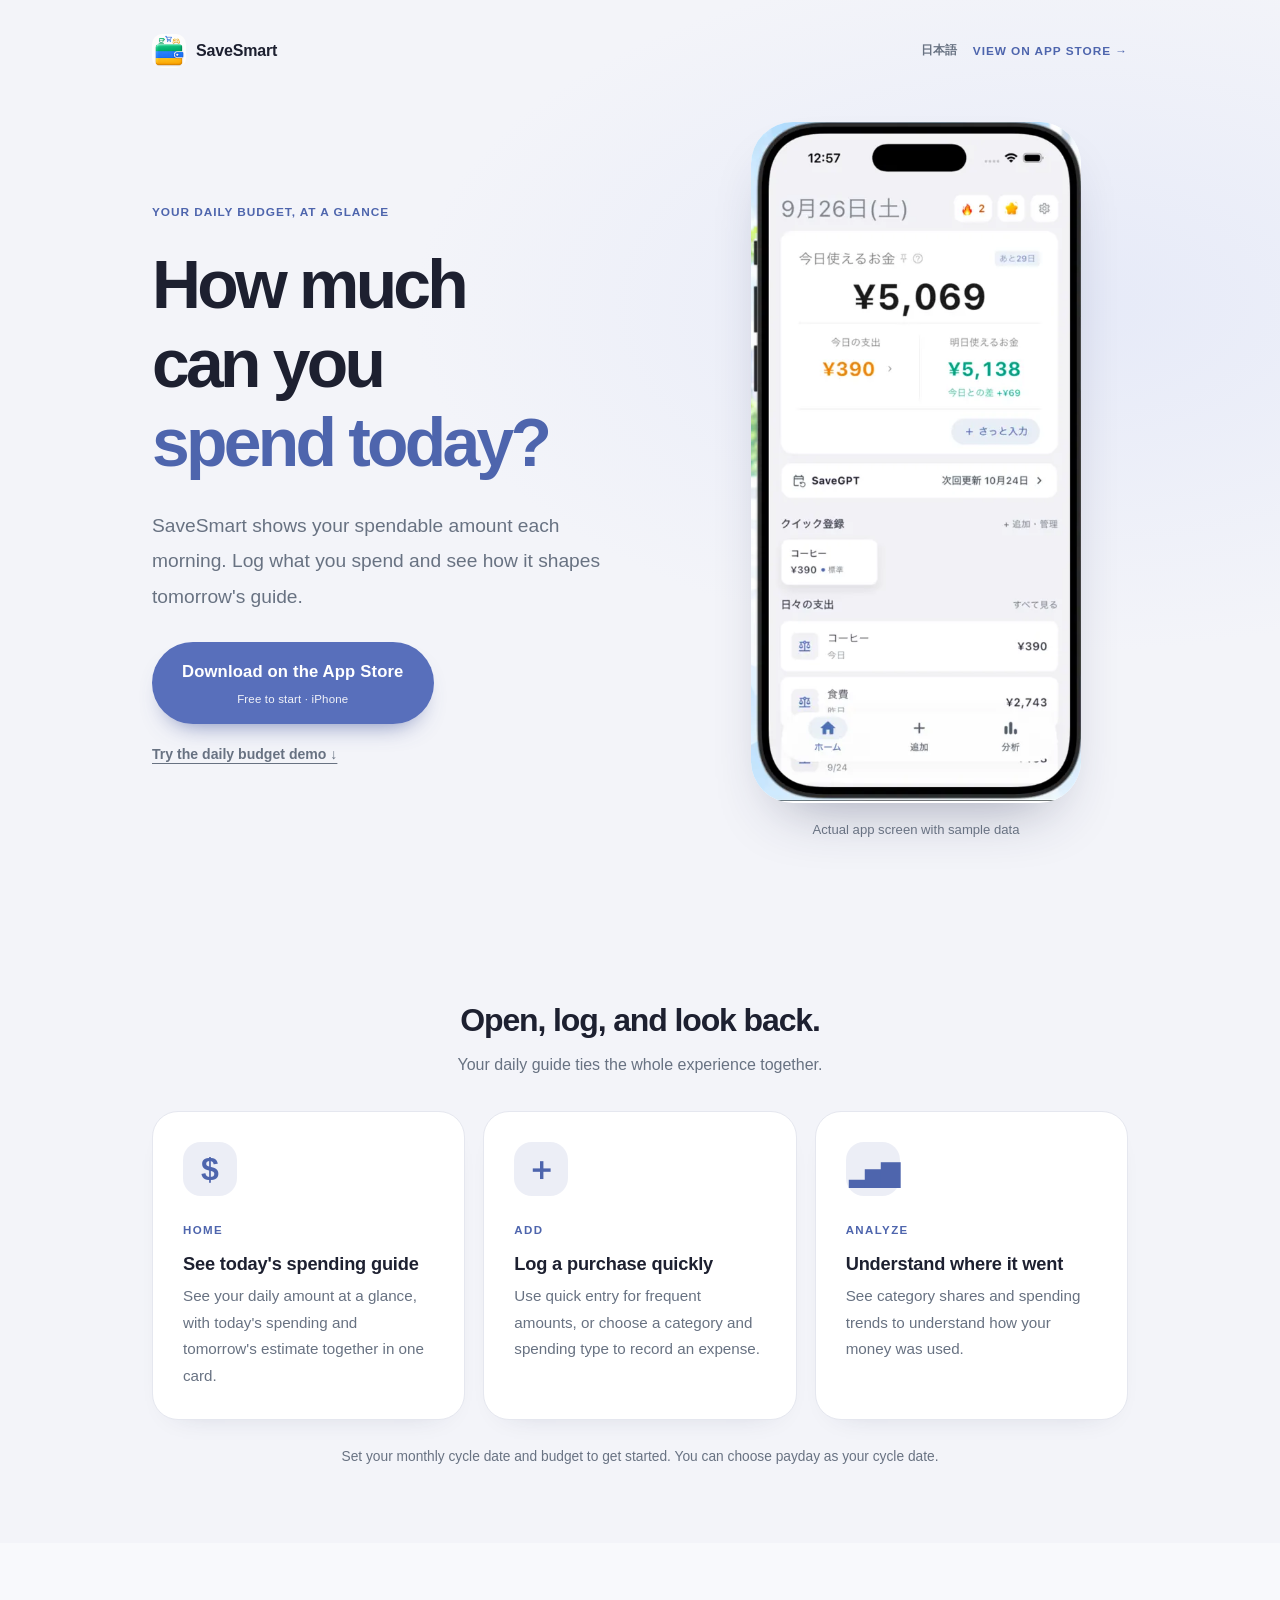
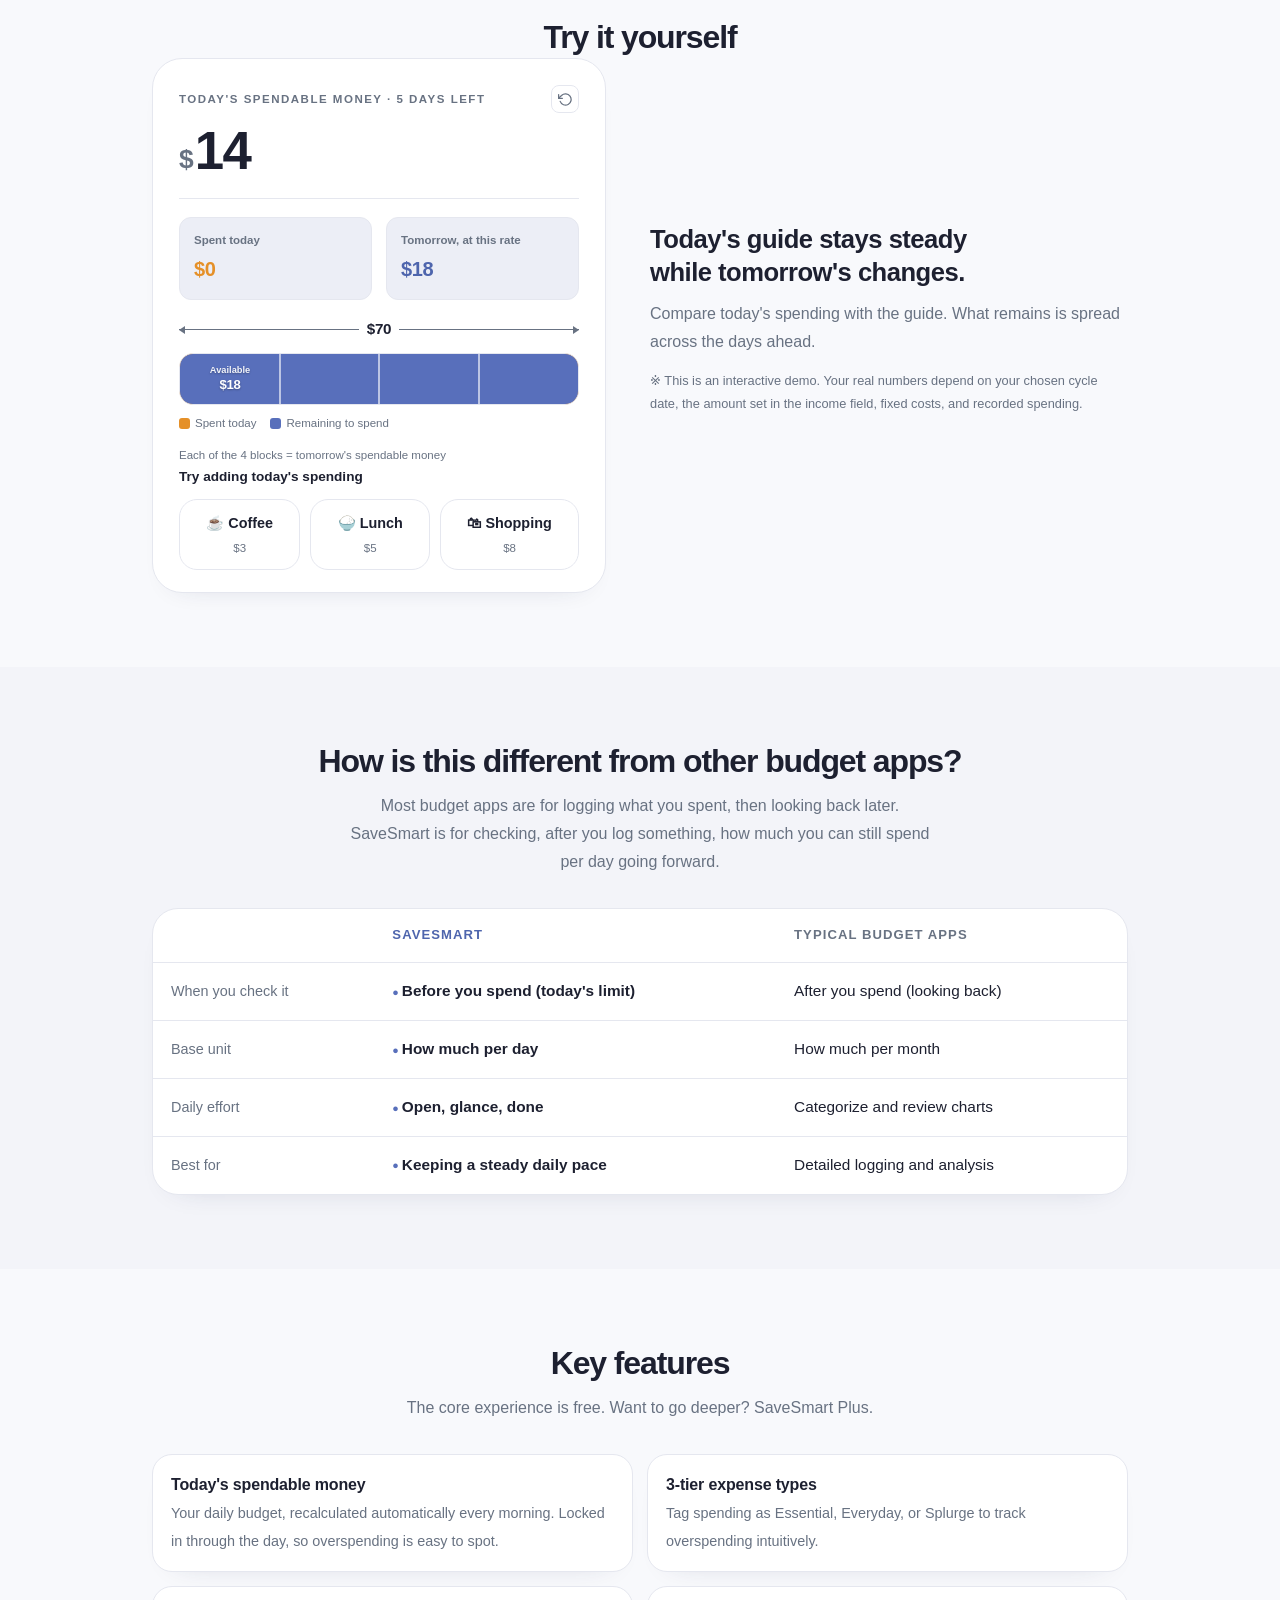
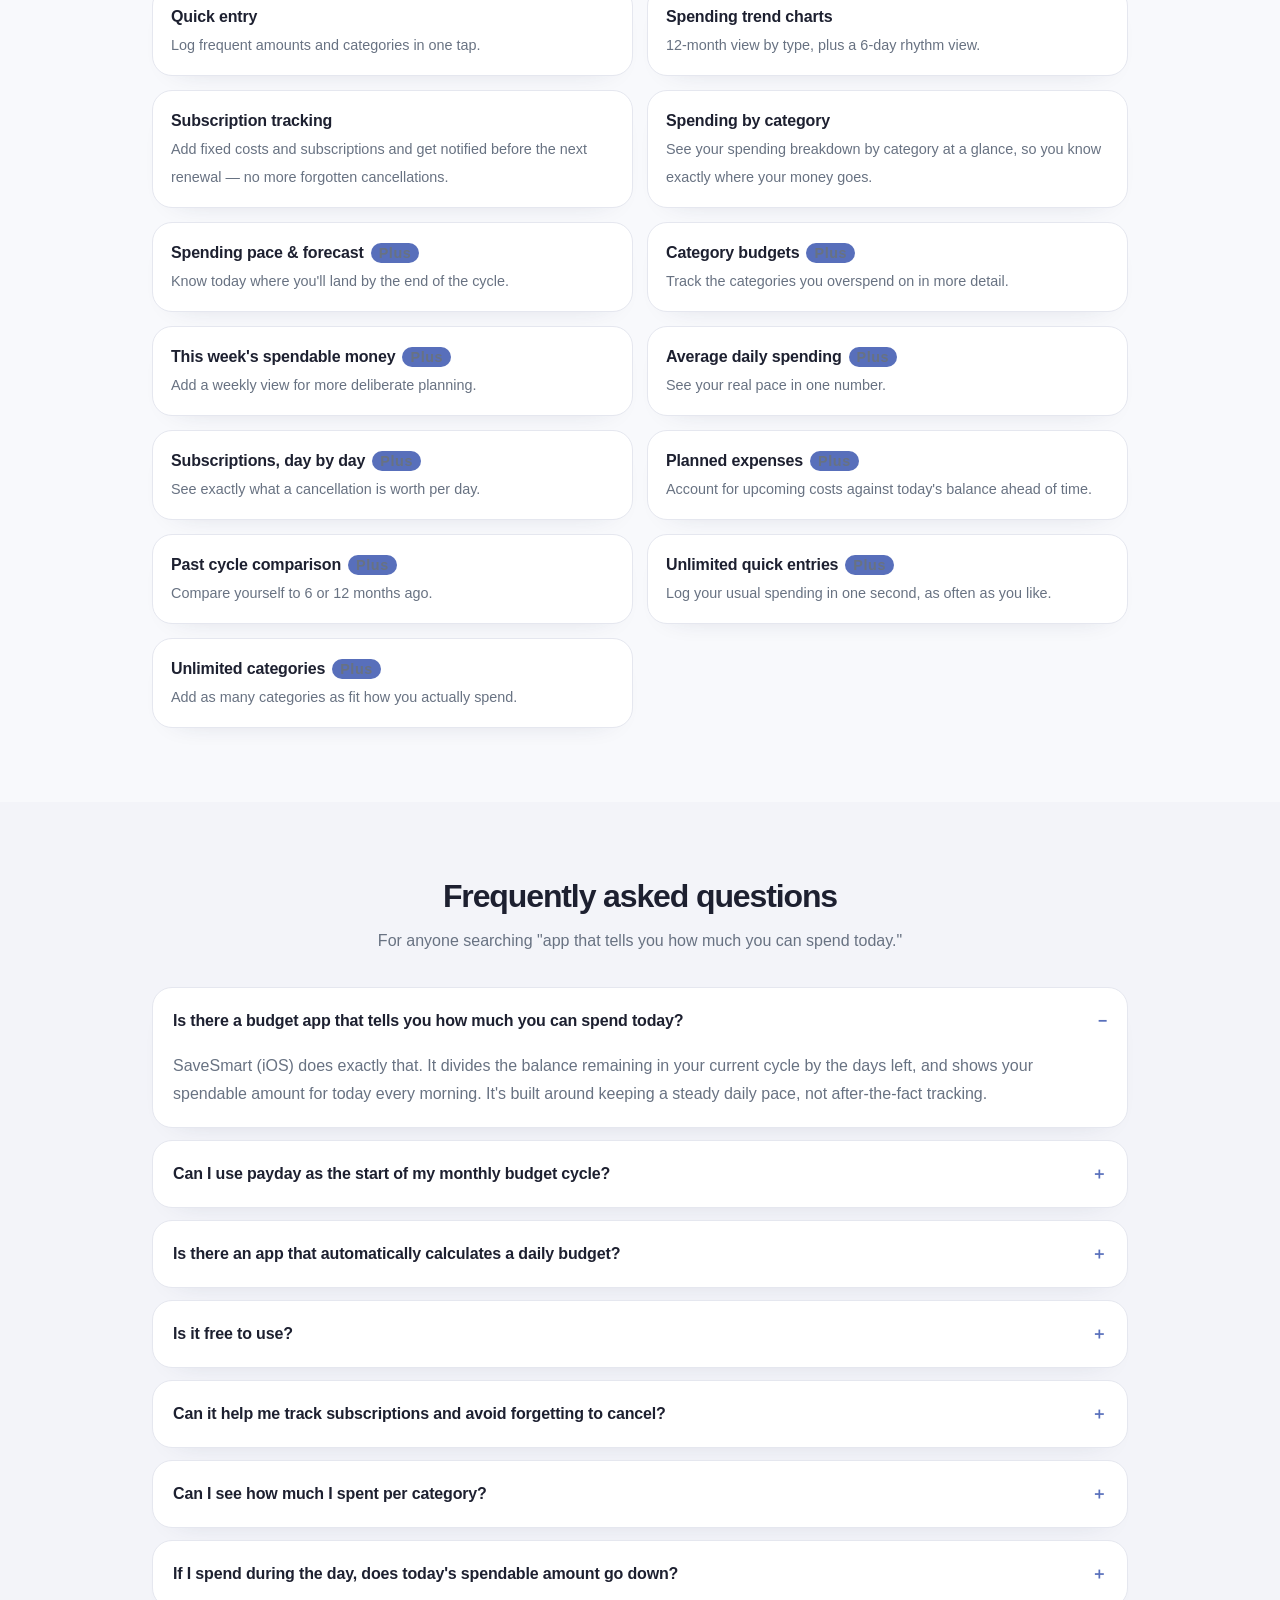
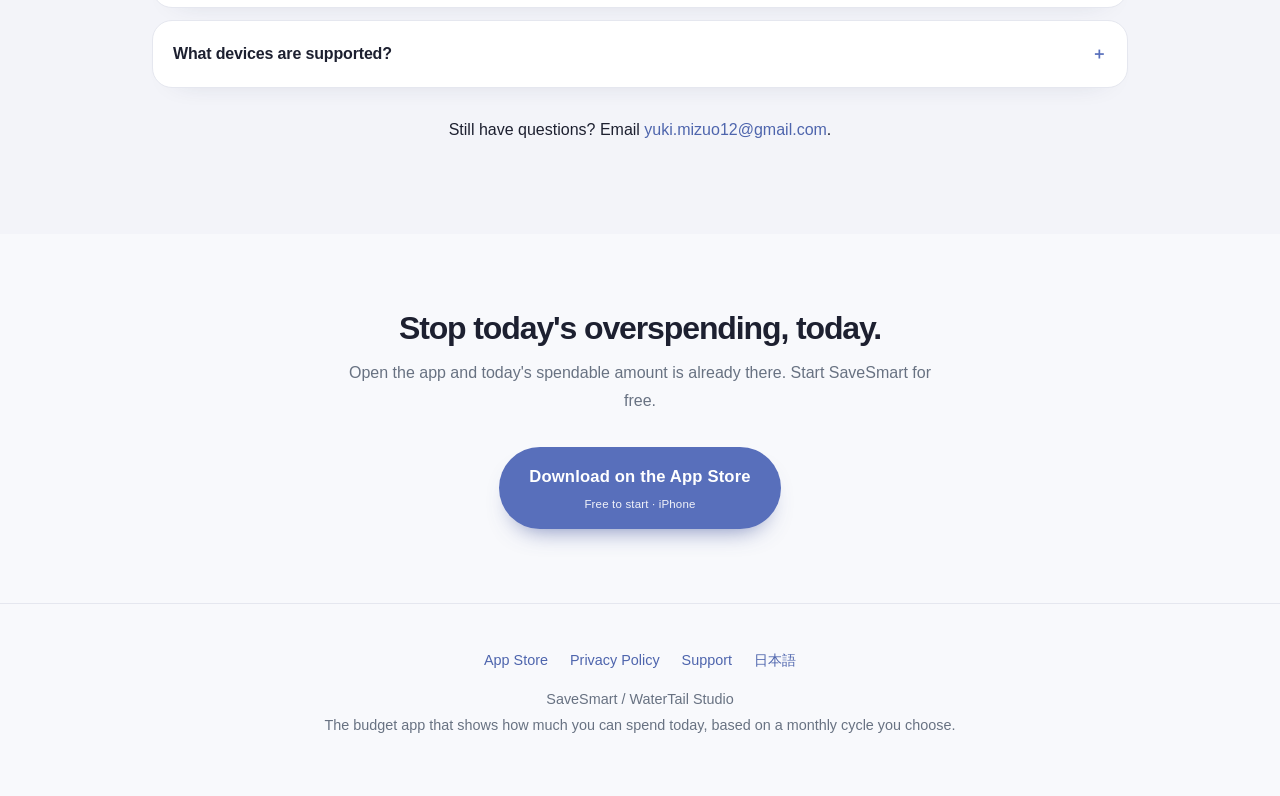
==== commit 15029932: "Show core app flow on landing page" ====
--- a/en/index.html
+++ b/en/index.html
@@ -300,25 +300,29 @@
 
 <section id="how">
   <div class="wrap">
-    <h2 class="title">It's this simple</h2>
-    <p class="subtitle">Not a budget app you just log and forget — SaveSmart tells you how much you can spend per day, going forward.</p>
+    <h2 class="title">Open, log, and look back.</h2>
+    <p class="subtitle">Your daily guide ties the whole experience together.</p>
     <div class="grid">
       <div class="card">
-        <div class="k">Once, up front</div>
-        <h3>Choose your cycle and set a budget</h3>
-        <p>Pick a monthly start date, the amount to allocate to the cycle, and fixed costs like rent and subscriptions. The date can match payday, but does not have to.</p>
+        <span class="feature-glyph" aria-hidden="true">$</span>
+        <div class="k">Home</div>
+        <h3>See today's spending guide</h3>
+        <p>See your daily amount at a glance, with today's spending and tomorrow's estimate together in one card.</p>
       </div>
       <div class="card">
-        <div class="k">Every morning, automatically</div>
-        <h3>"Today's spendable money" is already there</h3>
-        <p>Open the app to see today's spending guide.<br><span class="formula num">remaining budget ÷ days remaining</span></p>
+        <span class="feature-glyph" aria-hidden="true">＋</span>
+        <div class="k">Add</div>
+        <h3>Log a purchase quickly</h3>
+        <p>Use quick entry for frequent amounts, or choose a category and spending type to record an expense.</p>
       </div>
       <div class="card">
-        <div class="k">When you spend</div>
-        <h3>Log it in one tap</h3>
-        <p>Today's number is locked in each morning, so logging an expense during the day doesn't shift it — making it easy to compare against what you actually spent.</p>
+        <span class="feature-glyph bars" aria-hidden="true">▂▅▇</span>
+        <div class="k">Analyze</div>
+        <h3>Understand where it went</h3>
+        <p>See category shares and spending trends to understand how your money was used.</p>
       </div>
     </div>
+    <p class="setup-note">Set your monthly cycle date and budget to get started. You can choose payday as your cycle date.</p>
   </div>
 </section>
 
--- a/assets/app-theme.css
+++ b/assets/app-theme.css
@@ -40,6 +40,10 @@
 p.subtitle { margin-bottom: 32px; }
 .card, .d-card, .tablewrap, ul.feat li, details { background: var(--surface); box-shadow: 0 12px 30px -26px rgba(31, 41, 76, .3); }
 .card { border-radius: 26px; }
+#how .card { padding: 30px; }
+.feature-glyph { display: grid; place-items: center; width: 54px; height: 54px; margin-bottom: 24px; border-radius: 18px; background: var(--surface-2); color: var(--accent-deep); font-size: 2rem; font-weight: 600; line-height: 1; }
+.feature-glyph.bars { align-items: end; padding-bottom: 10px; font-size: 1.5rem; letter-spacing: -.08em; }
+.setup-note { margin: 25px auto 0; max-width: 600px; text-align: center; color: var(--muted); font-size: .86rem; }
 .d-card { border-radius: 30px; }
 .d-card::before { display: none; }
 .d-stat { background: var(--surface-2); }
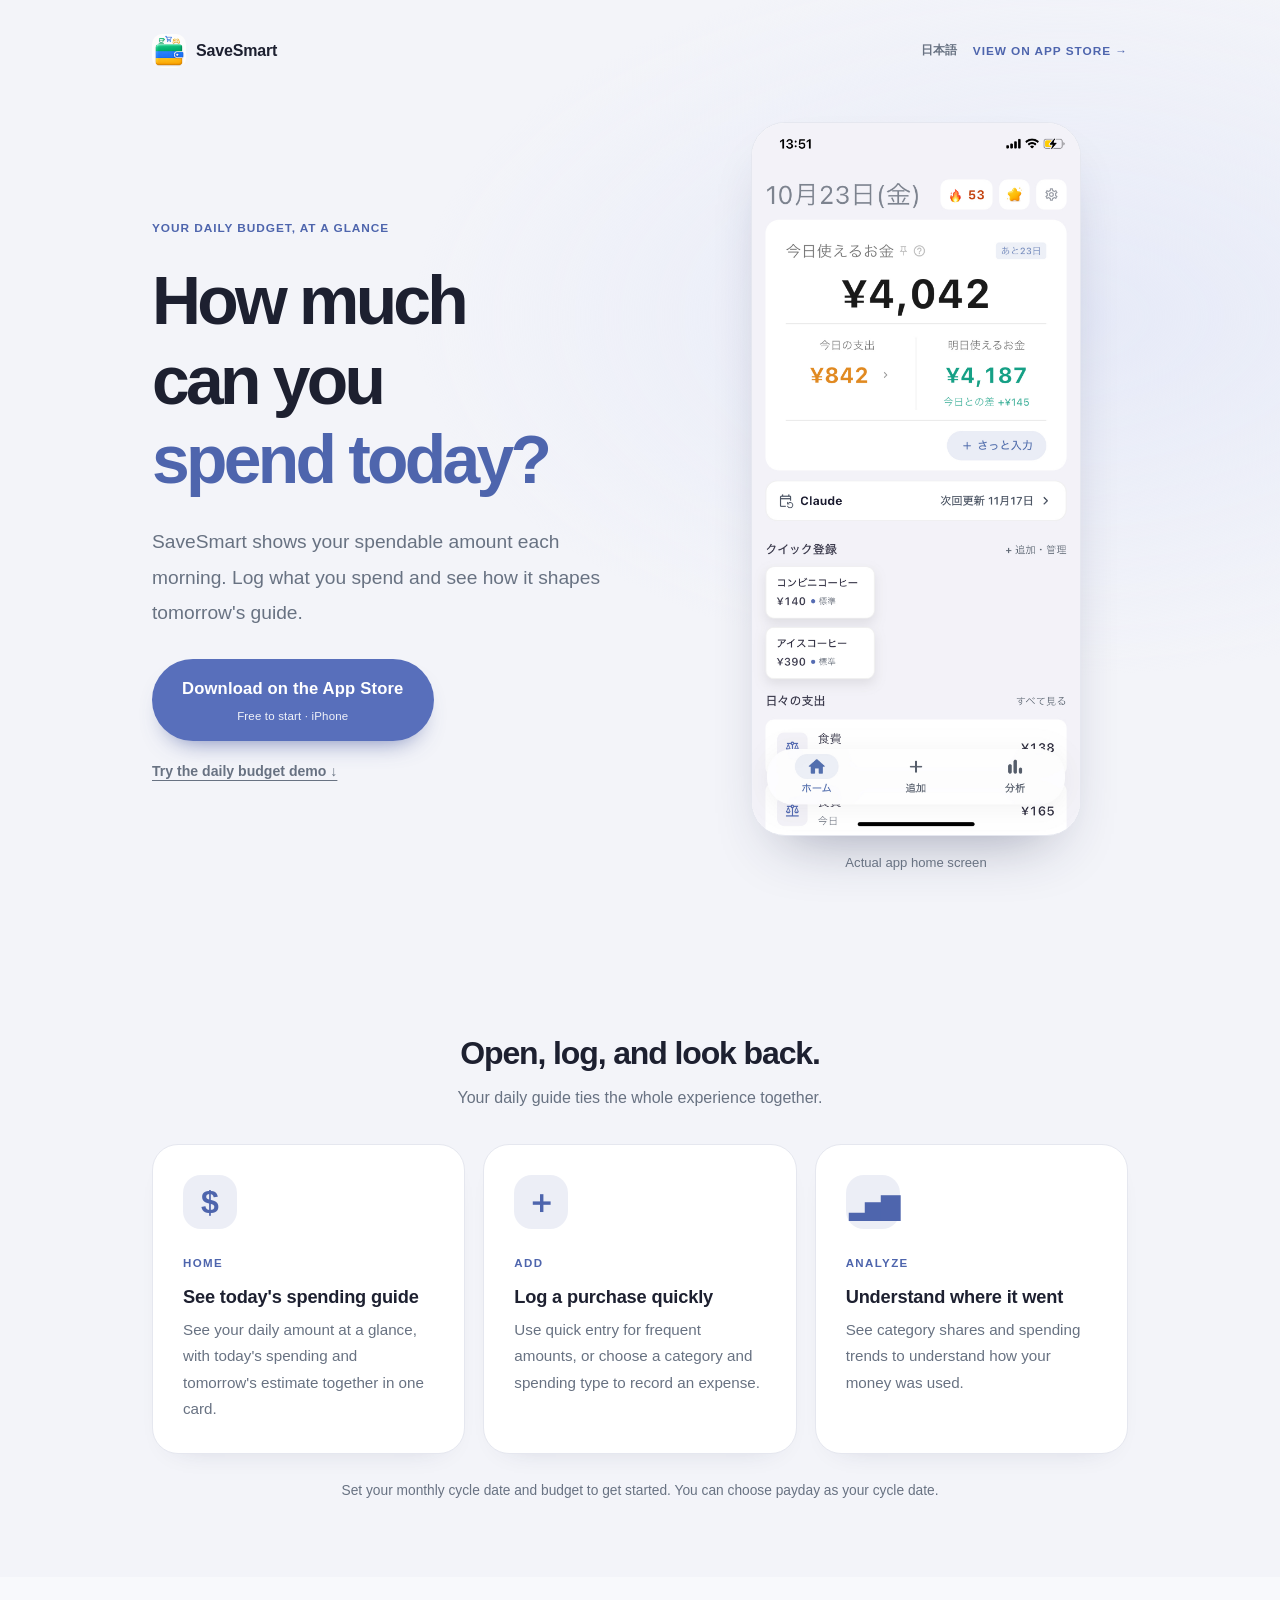
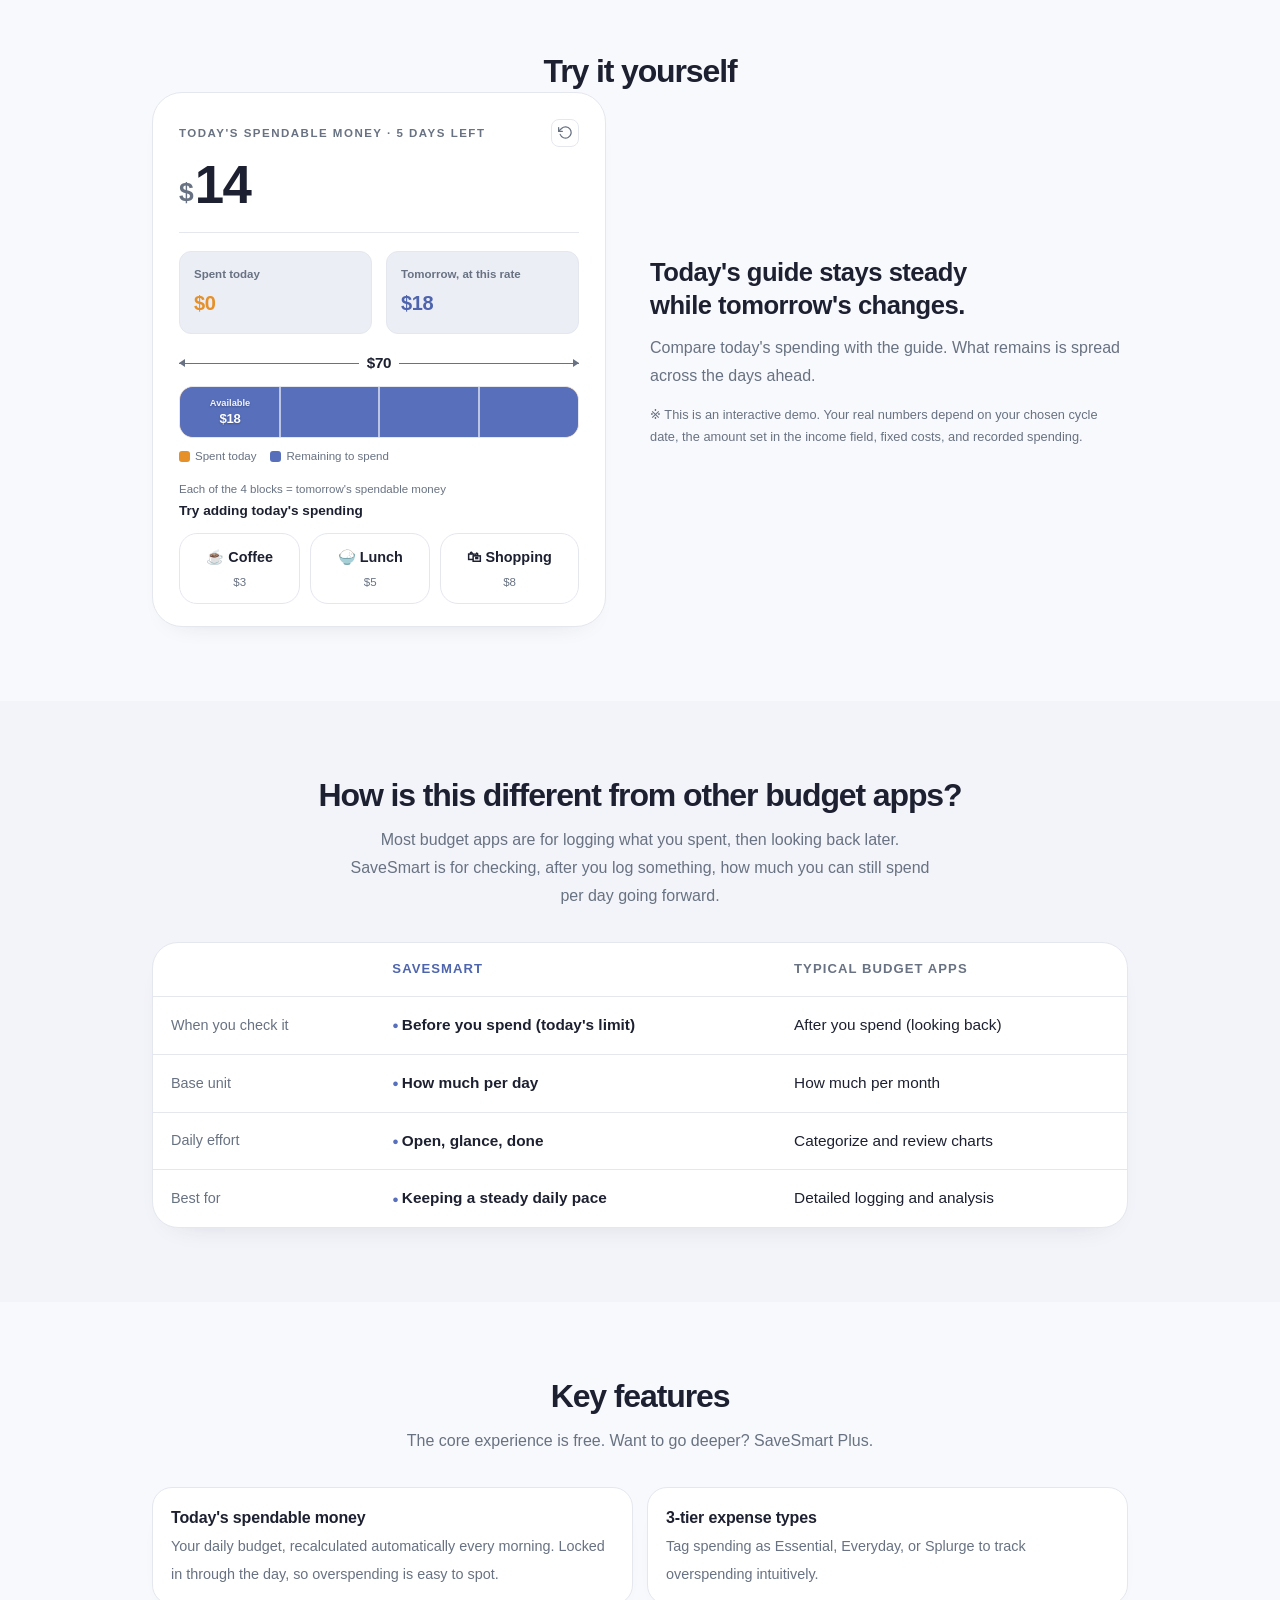
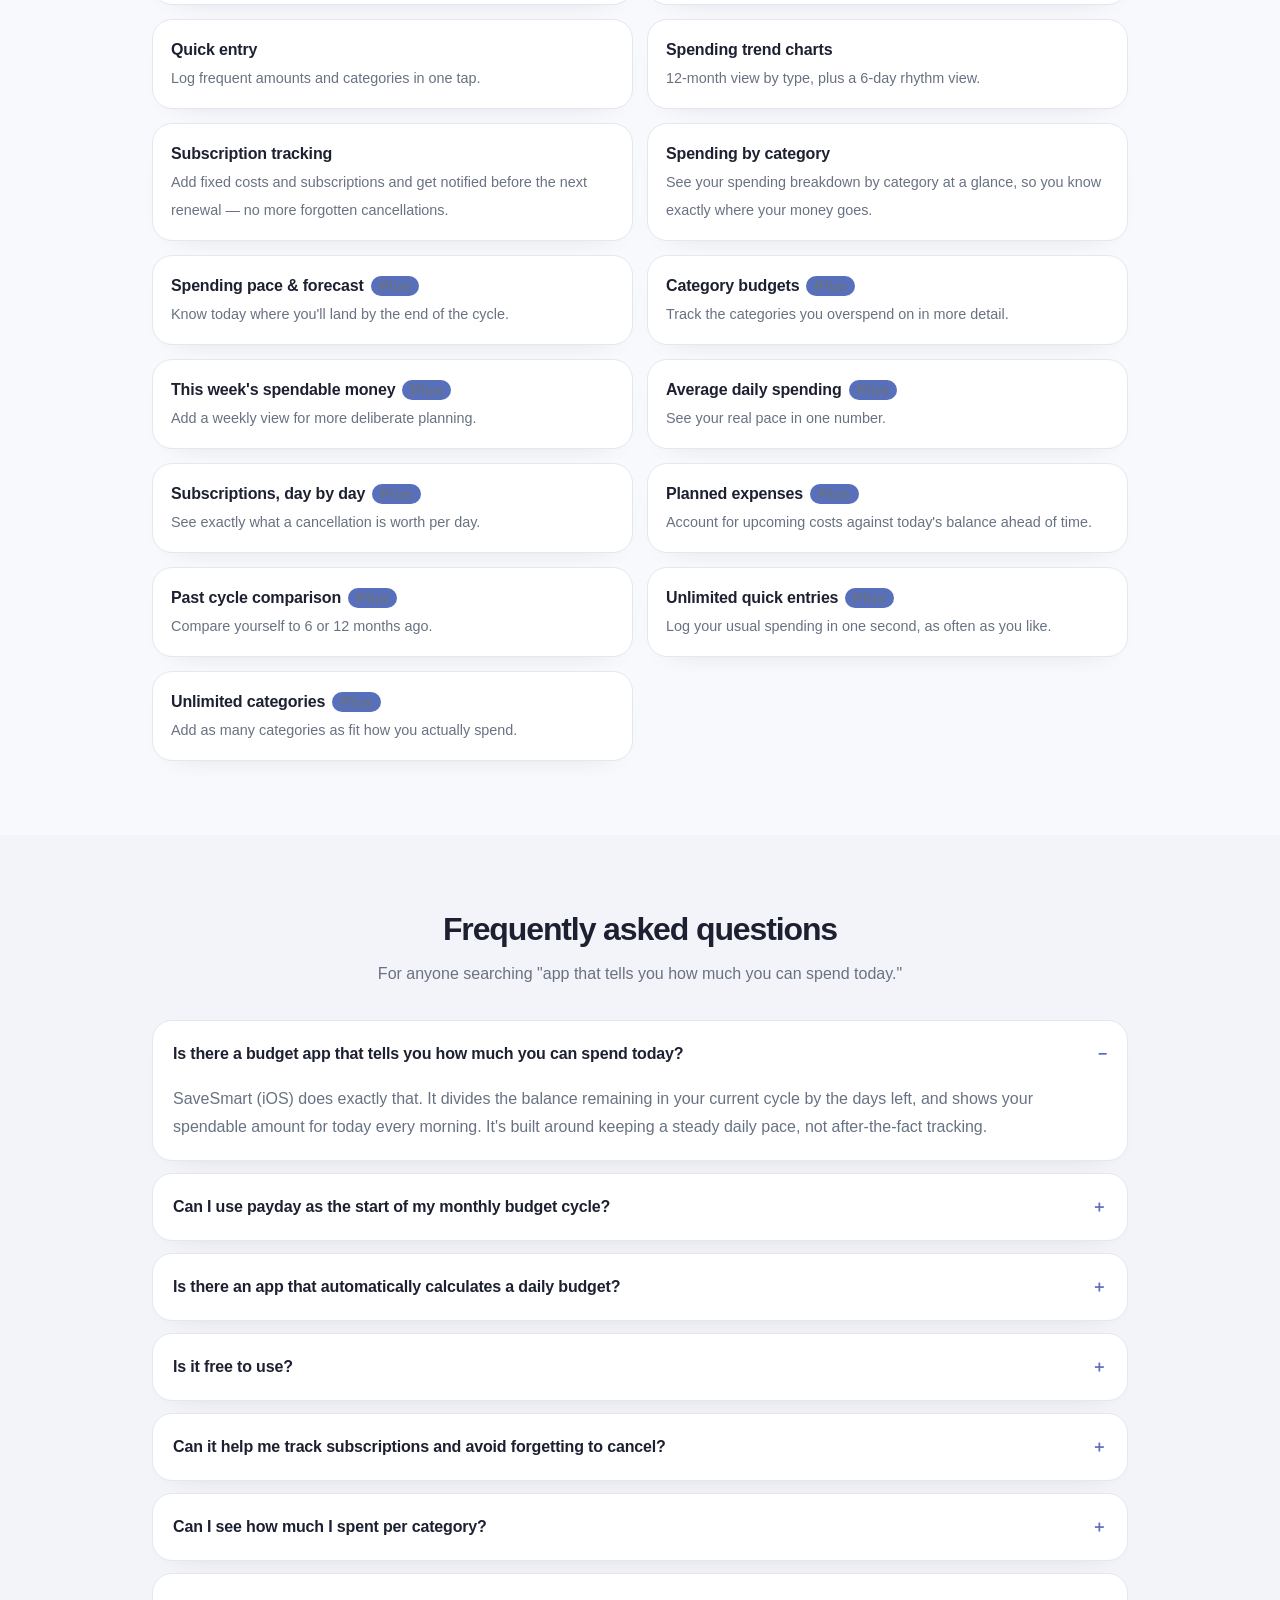
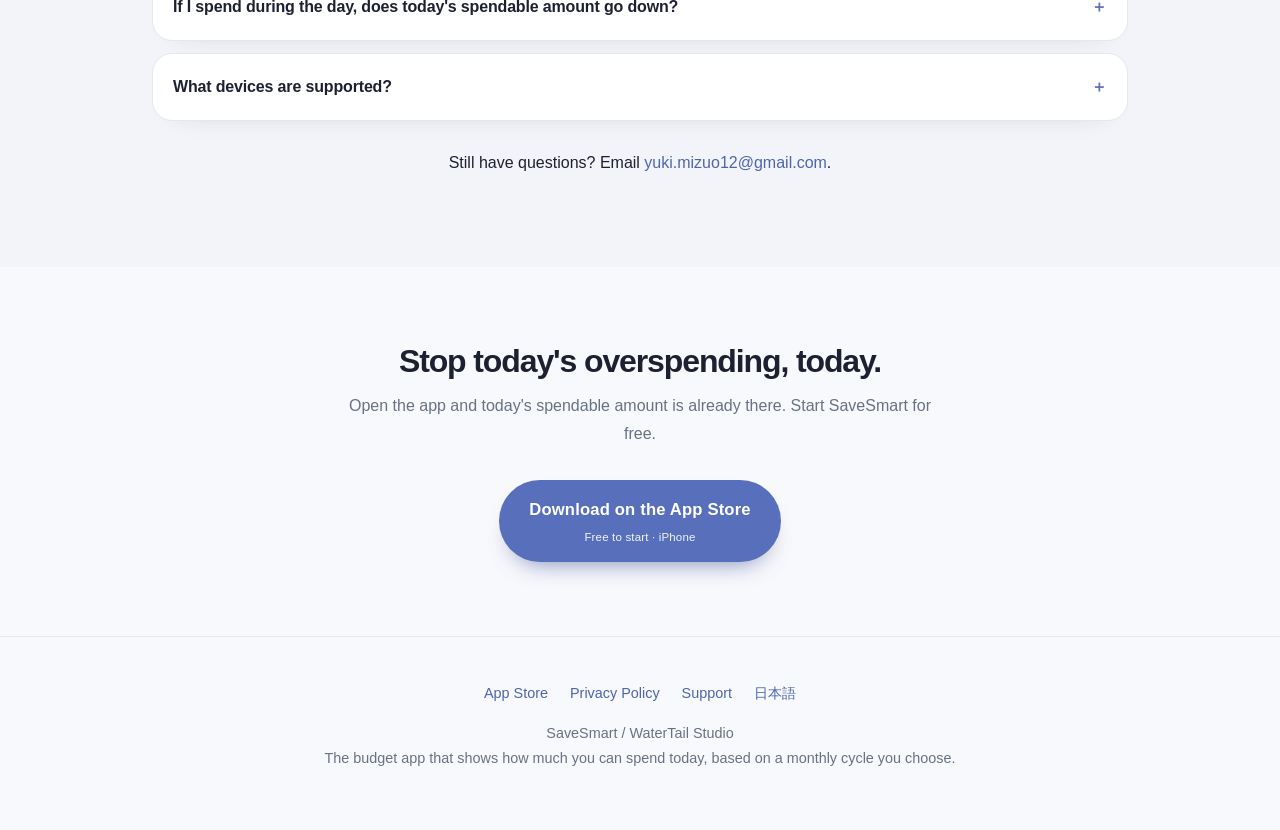
==== commit aa1056b1: "Use current app home screenshot on site" ====
--- a/en/index.html
+++ b/en/index.html
@@ -291,8 +291,8 @@
       </div>
 
       <figure class="app-preview">
-        <div class="app-screen-crop"><img src="../assets/savesmart-home-appstore.webp" width="600" height="1299" alt="SaveSmart home screen showing today's spendable amount, today's spending, tomorrow's guide and quick entry" fetchpriority="high"></div>
-        <figcaption>Actual app screen with sample data</figcaption>
+        <div class="app-screen-crop"><img src="../assets/savesmart-home-20261023.jpeg" width="1170" height="2532" alt="SaveSmart home screen showing today's spendable amount, today's spending, tomorrow's guide and quick entry" fetchpriority="high"></div>
+        <figcaption>Actual app home screen</figcaption>
       </figure>
     </div>
   </div>
--- a/assets/app-theme.css
+++ b/assets/app-theme.css
@@ -30,8 +30,8 @@
 .hero-underlink a { color: var(--muted); text-decoration: underline; text-underline-offset: 4px; }
 
 .app-preview { width: min(100%, 330px); margin: 0; justify-self: center; text-align: center; }
-.app-screen-crop { width: 100%; aspect-ratio: 480 / 990; overflow: hidden; border-radius: 42px; background: var(--surface); box-shadow: 0 30px 62px -32px rgba(36, 43, 78, .45); }
-.app-screen-crop img { display: block; width: 125%; max-width: none; height: auto; transform: translate(-10%, -23.9%); }
+.app-screen-crop { width: 100%; aspect-ratio: 1170 / 2532; overflow: hidden; border: 1px solid var(--border); border-radius: 34px; background: var(--surface); box-shadow: 0 30px 62px -32px rgba(36, 43, 78, .45); }
+.app-screen-crop img { display: block; width: 100%; height: auto; }
 .app-preview figcaption { margin-top: 16px; color: var(--muted); font-size: .82rem; }
 
 section { border-top: 0; padding: 74px 0; }
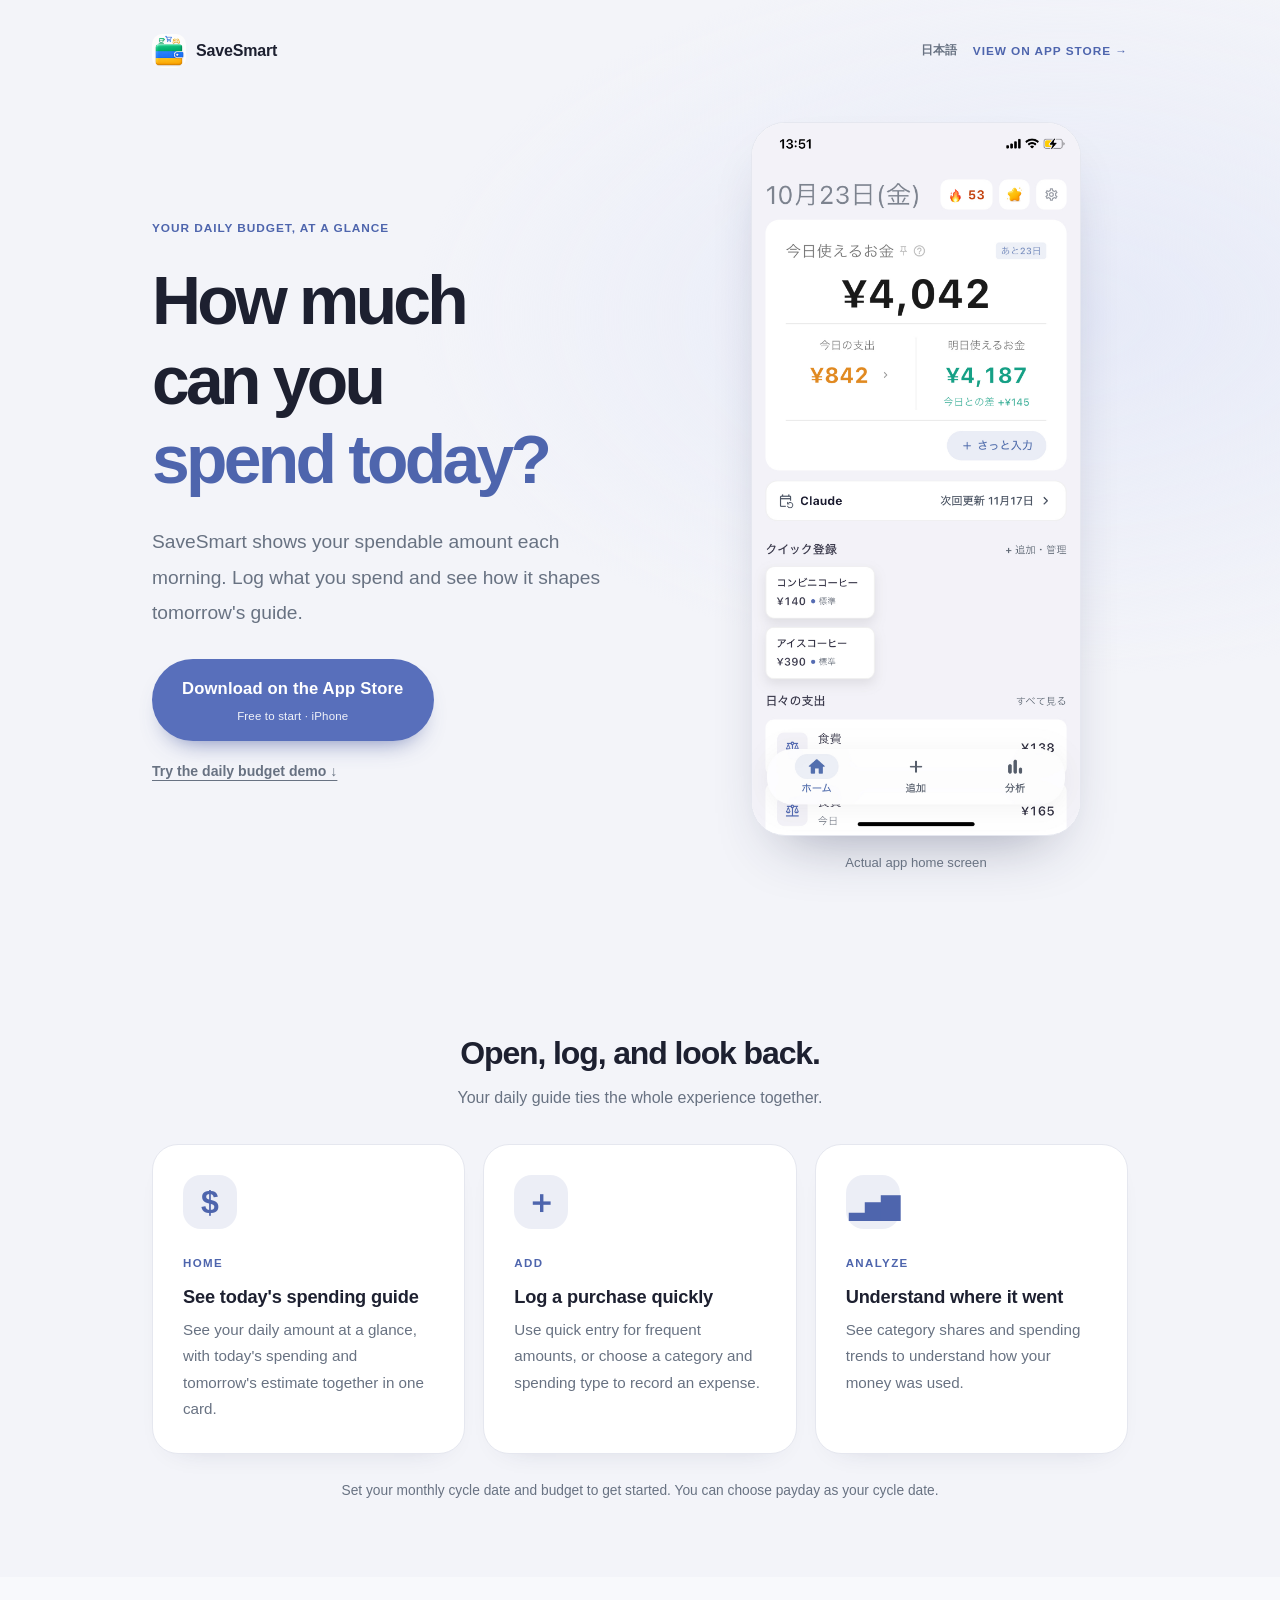
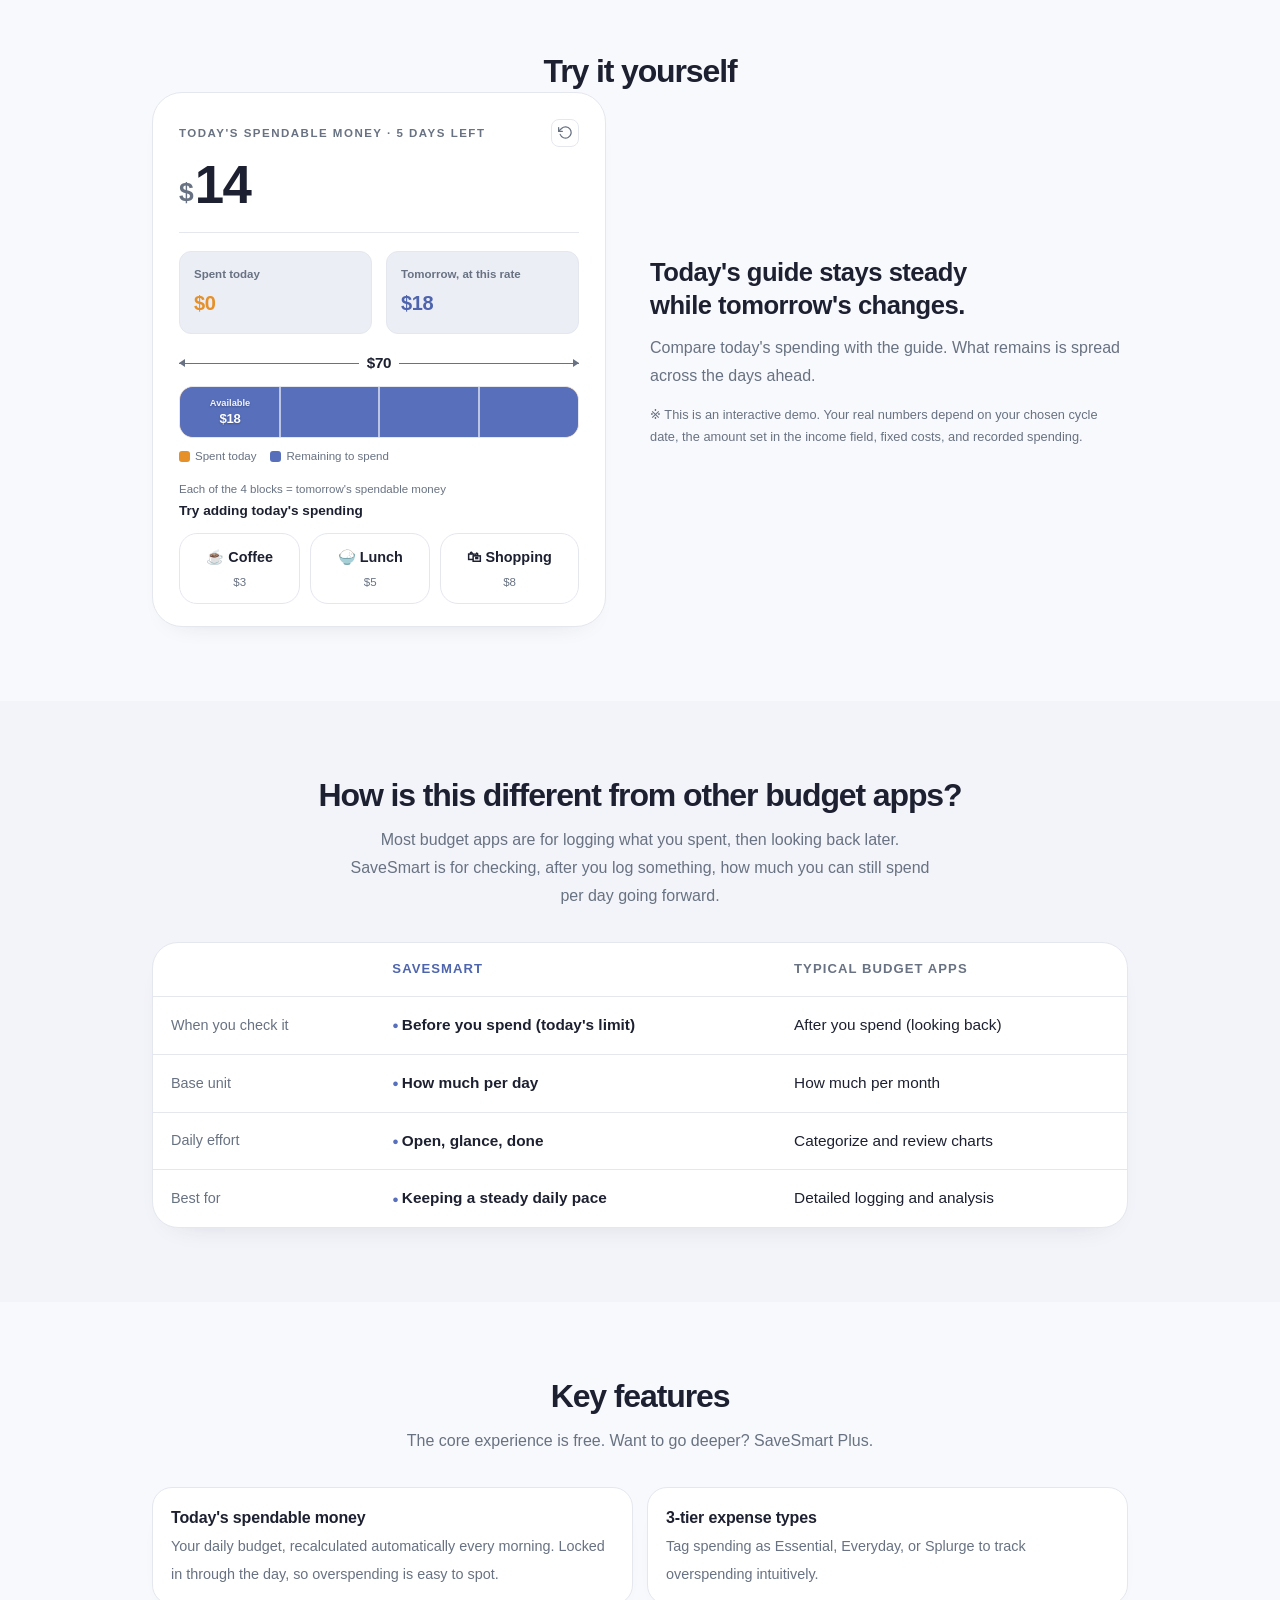
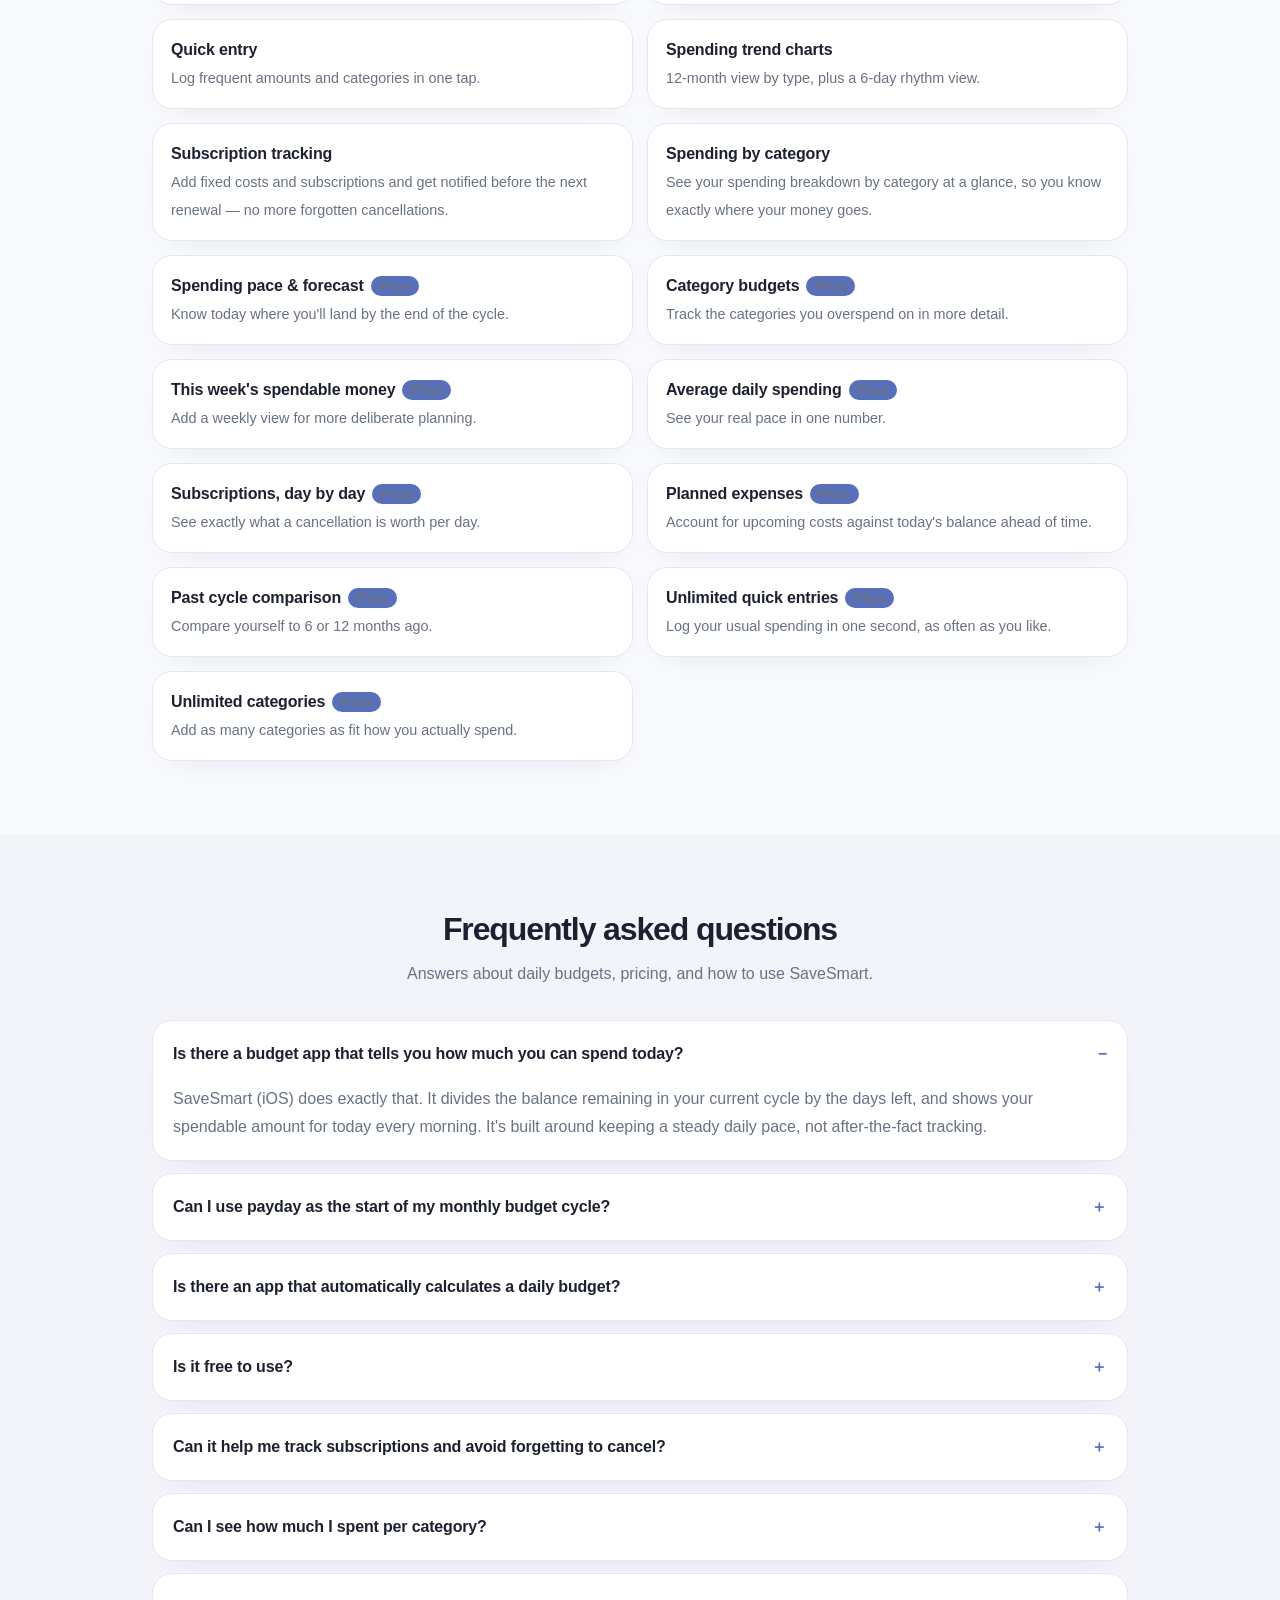
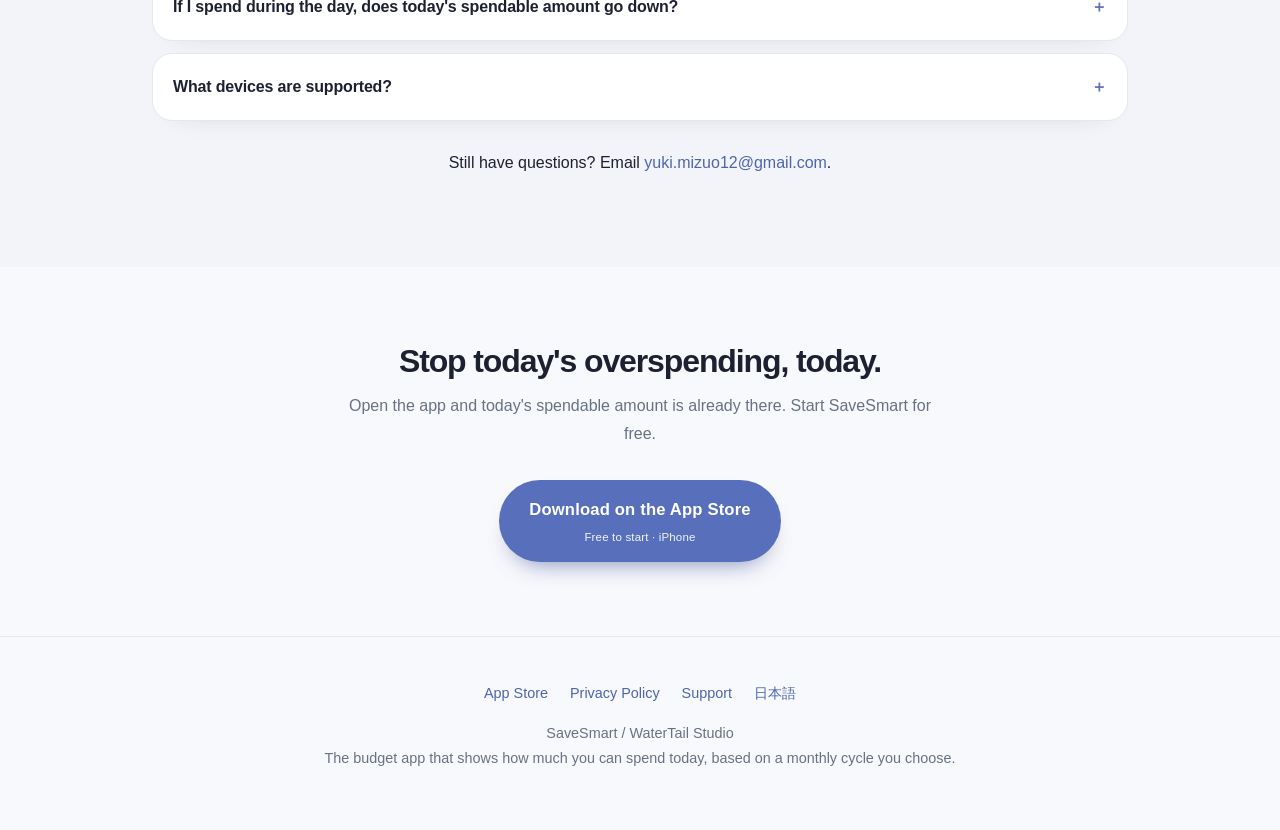
==== commit 5e974de4: "Align official product facts for AI search" ====
--- a/en/index.html
+++ b/en/index.html
@@ -41,16 +41,18 @@
 {
   "@context": "https://schema.org",
   "@type": "SoftwareApplication",
+  "@id": "https://savesmartbudget.pages.dev/#app",
   "name": "SaveSmart",
   "operatingSystem": "iOS",
   "applicationCategory": "FinanceApplication",
   "description": "SaveSmart is an iPhone budgeting app that divides the remaining budget in a user-chosen monthly cycle by the days left to show a guide for today's spending.",
   "url": "https://savesmartbudget.pages.dev/en/",
   "downloadUrl": "https://apps.apple.com/us/app/savesmart-your-daily-budget/id6759412545",
-  "author": { "@type": "Organization", "name": "WaterTail Studio", "sameAs": ["https://x.com/SaveSmart_Japan"] },
-  "publisher": { "@type": "Organization", "name": "WaterTail Studio", "sameAs": ["https://x.com/SaveSmart_Japan"] },
+  "sameAs": "https://apps.apple.com/us/app/savesmart-your-daily-budget/id6759412545",
+  "image": "https://savesmartbudget.pages.dev/assets/app-icon.png",
+  "author": { "@type": "Organization", "name": "WaterTail Studio" },
+  "publisher": { "@type": "Organization", "name": "WaterTail Studio" },
   "datePublished": "2026-07-25",
-  "dateModified": "2026-10-06",
   "offers": [
     { "@type": "Offer", "price": "0", "priceCurrency": "USD", "description": "Core features are free" },
     { "@type": "Offer", "price": "2.99", "priceCurrency": "USD", "description": "SaveSmart Plus (Monthly)" },
@@ -425,7 +427,7 @@
 <section id="faq">
   <div class="wrap">
     <h2 class="title">Frequently asked questions</h2>
-    <p class="subtitle">For anyone searching "app that tells you how much you can spend today."</p>
+    <p class="subtitle">Answers about daily budgets, pricing, and how to use SaveSmart.</p>
     <details open>
       <summary>Is there a budget app that tells you how much you can spend today?</summary>
       <p>SaveSmart (iOS) does exactly that. It divides the balance remaining in your current cycle by the days left, and shows your spendable amount for today every morning. It's built around keeping a steady daily pace, not after-the-fact tracking.</p>
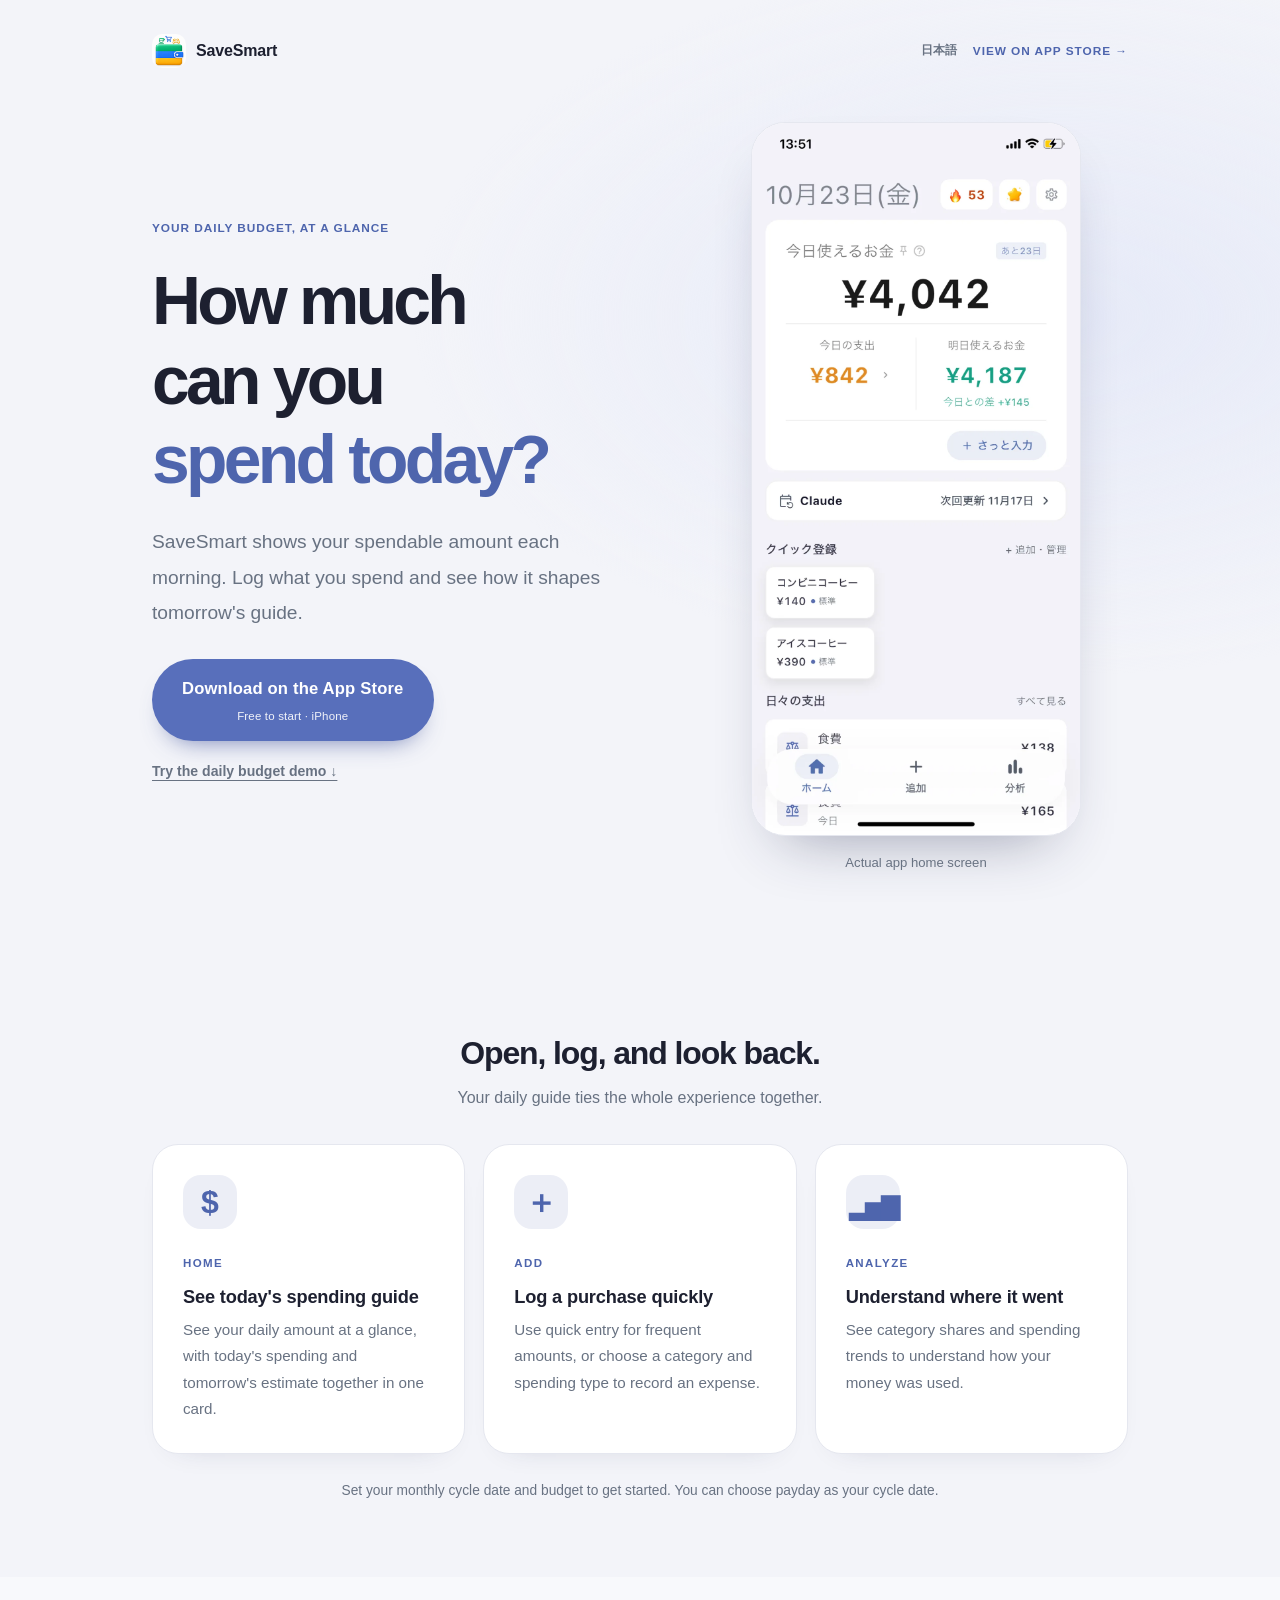
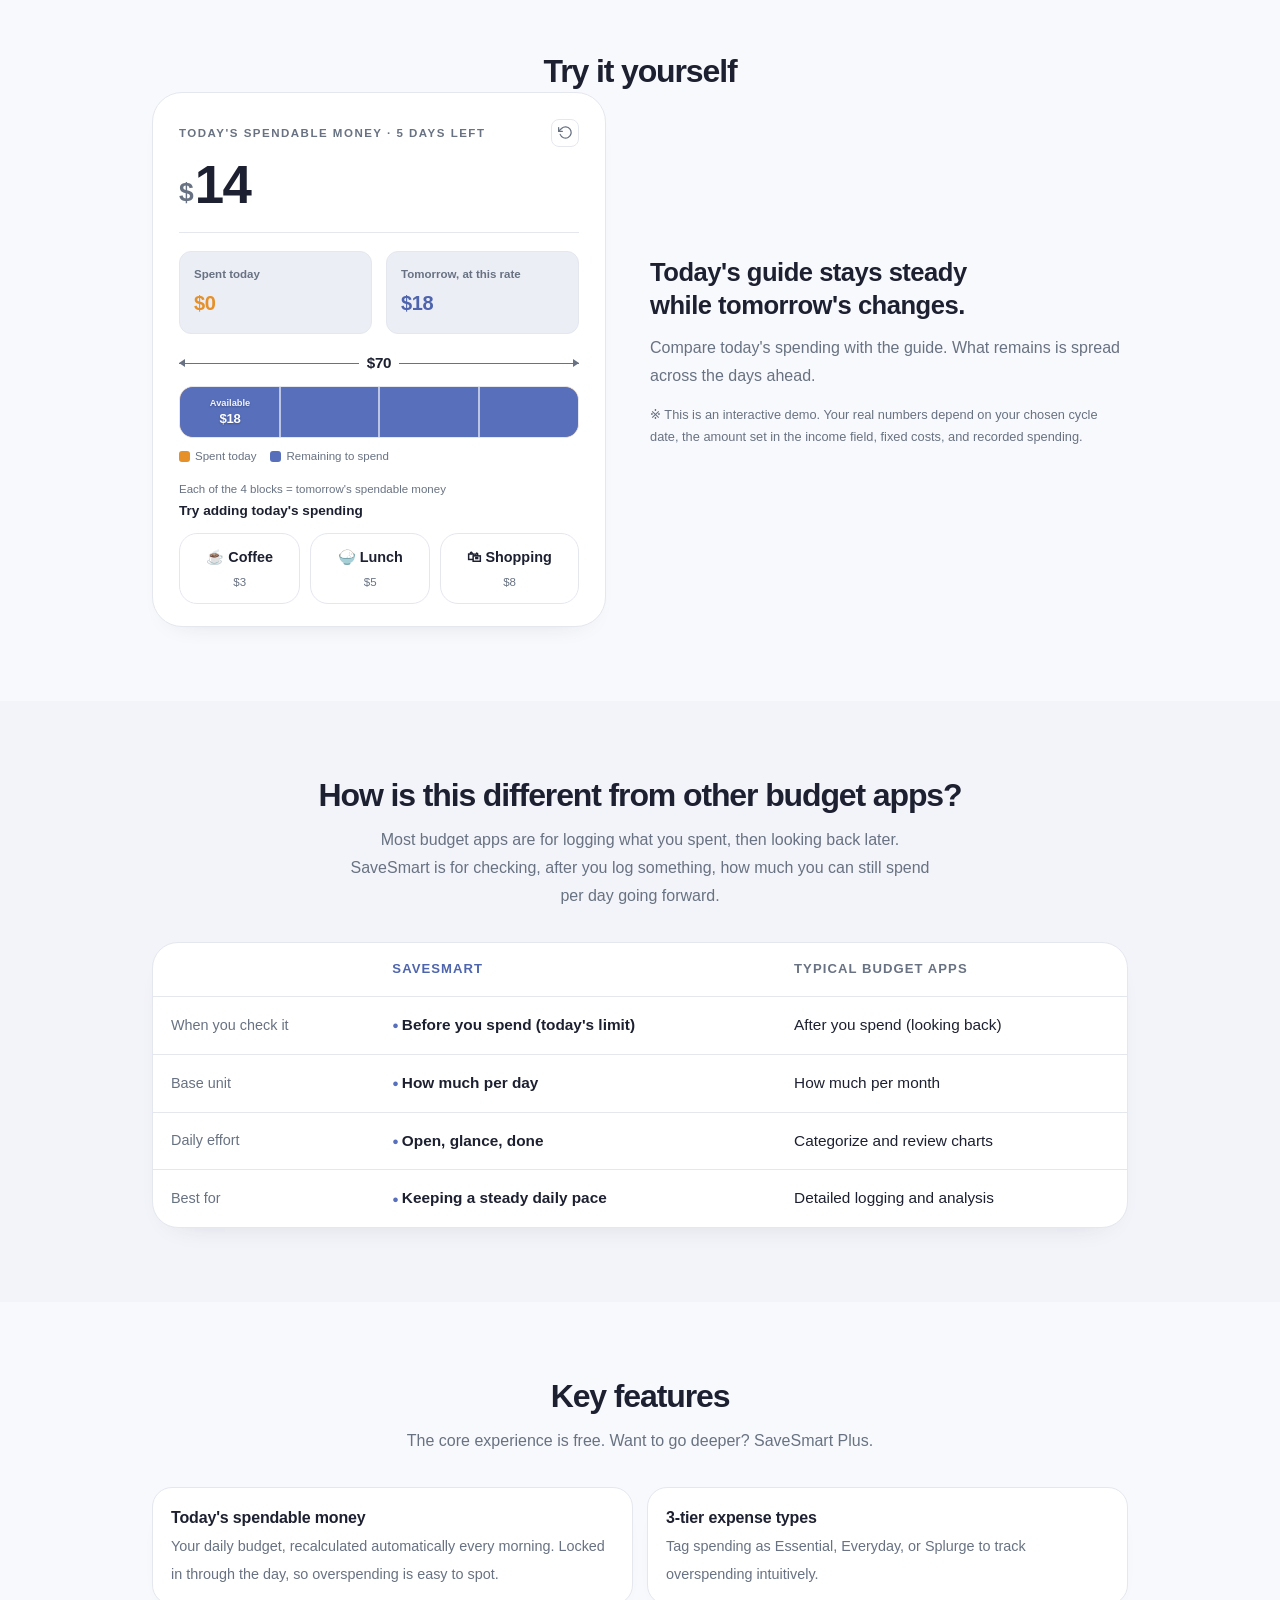
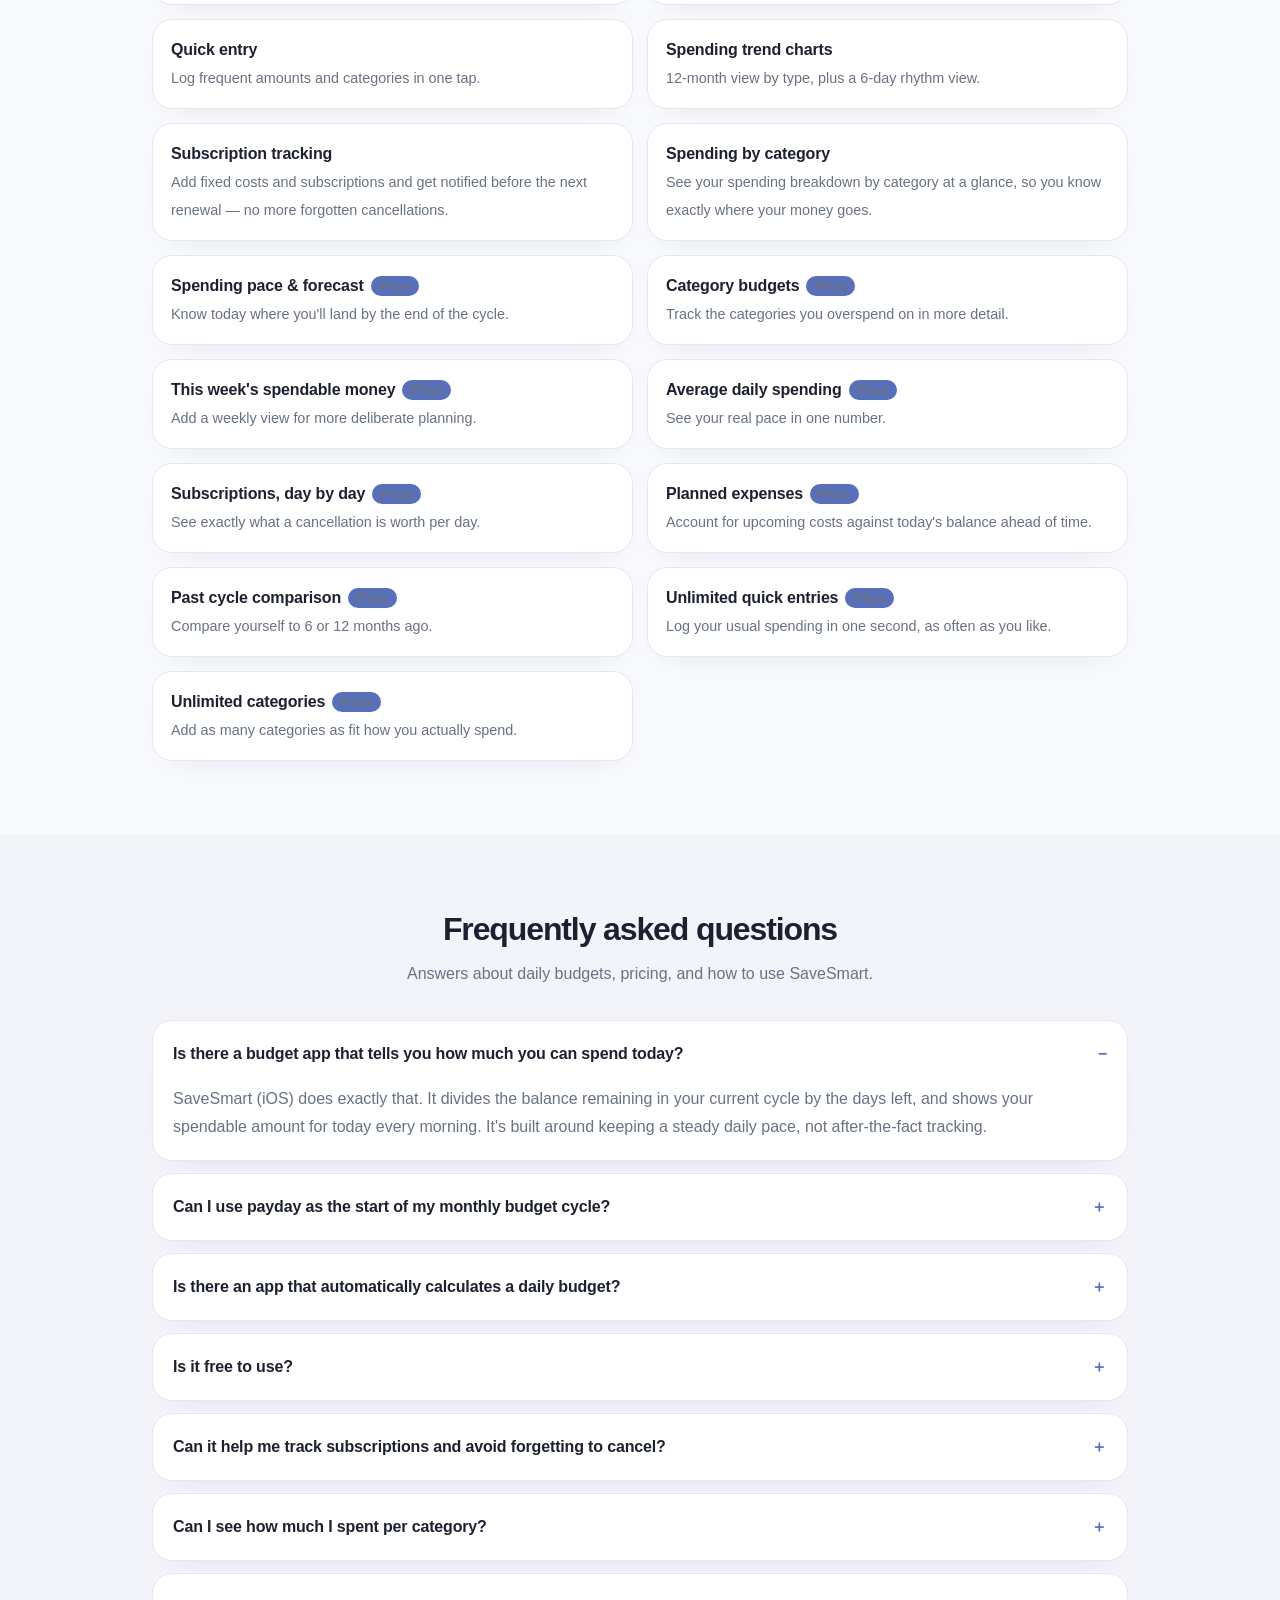
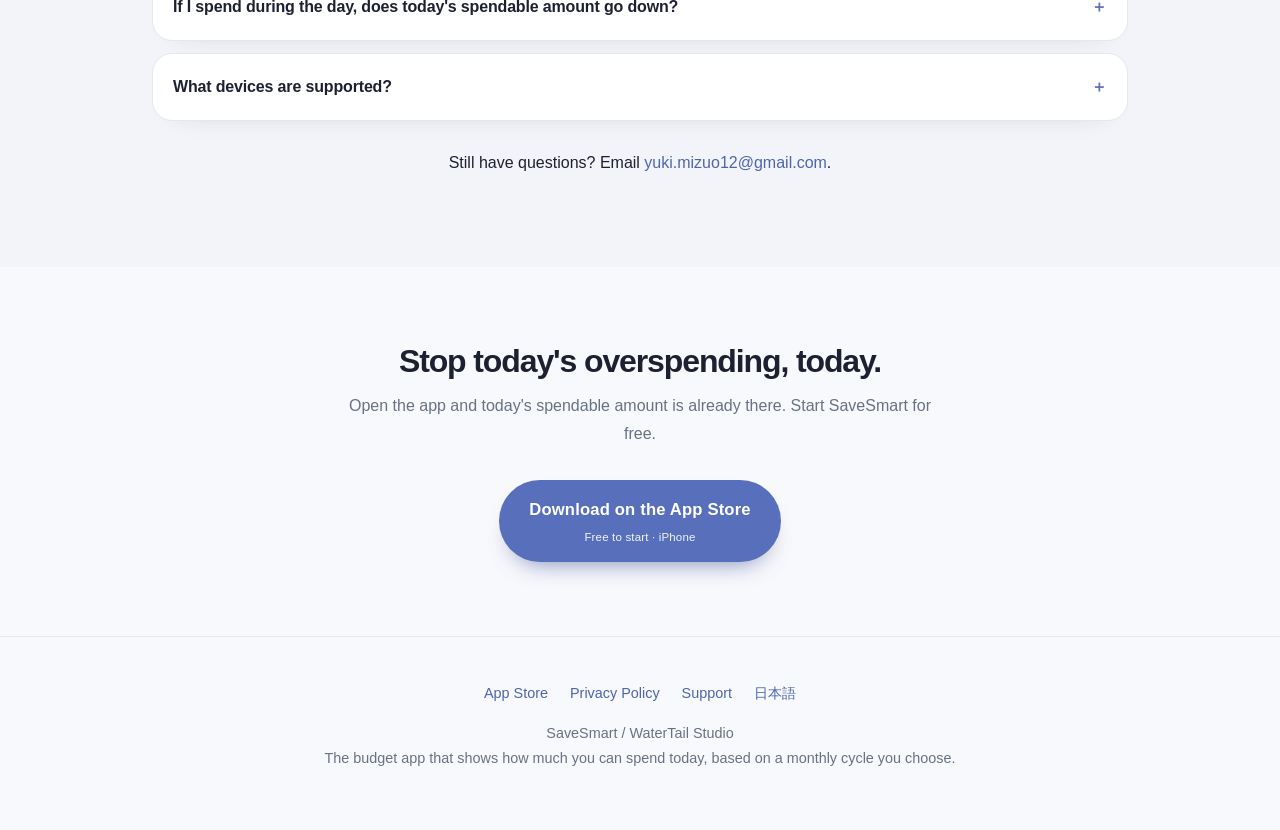
==== commit 849a1aa9: "Shrink images and use extensionless internal links - Resize app-icon.png 1024px→256px (867KB→71KB) -" ====
--- a/en/index.html
+++ b/en/index.html
@@ -52,7 +52,6 @@
   "image": "https://savesmartbudget.pages.dev/assets/app-icon.png",
   "author": { "@type": "Organization", "name": "WaterTail Studio" },
   "publisher": { "@type": "Organization", "name": "WaterTail Studio" },
-  "datePublished": "2026-07-25",
   "offers": [
     { "@type": "Offer", "price": "0", "priceCurrency": "USD", "description": "Core features are free" },
     { "@type": "Offer", "price": "2.99", "priceCurrency": "USD", "description": "SaveSmart Plus (Monthly)" },
@@ -293,7 +292,7 @@
       </div>
 
       <figure class="app-preview">
-        <div class="app-screen-crop"><img src="../assets/savesmart-home-20261023.jpeg" width="1170" height="2532" alt="SaveSmart home screen showing today's spendable amount, today's spending, tomorrow's guide and quick entry" fetchpriority="high"></div>
+        <div class="app-screen-crop"><img src="../assets/savesmart-home-20261023.webp" width="990" height="2143" alt="SaveSmart home screen showing today's spendable amount, today's spending, tomorrow's guide and quick entry" fetchpriority="high"></div>
         <figcaption>Actual app home screen</figcaption>
       </figure>
     </div>
@@ -476,7 +475,7 @@
   <div class="wrap">
     <nav>
       <a href="https://apps.apple.com/us/app/savesmart-your-daily-budget/id6759412545?ct=lp">App Store</a>
-      <a href="../privacy.html">Privacy Policy</a>
+      <a href="../privacy">Privacy Policy</a>
       <a href="mailto:yuki.mizuo12@gmail.com">Support</a>
       <a href="../">日本語</a>
     </nav>
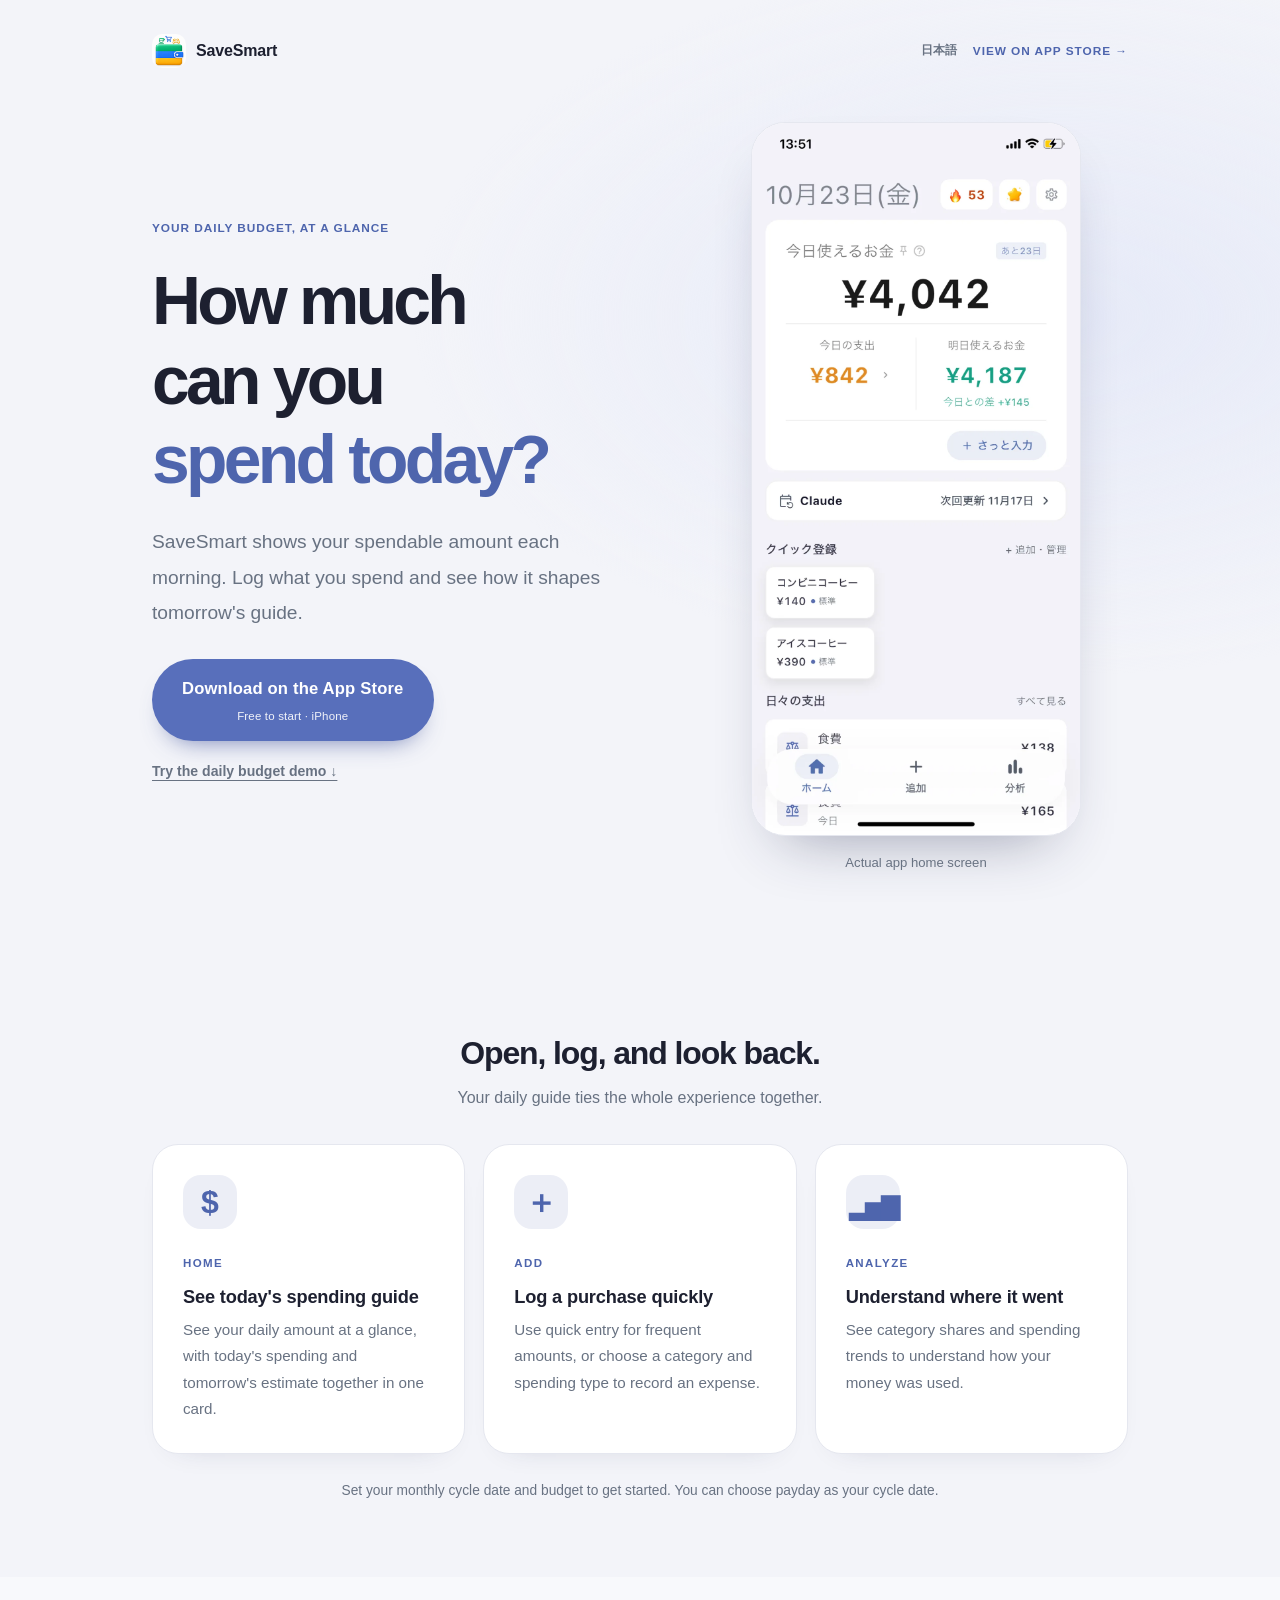
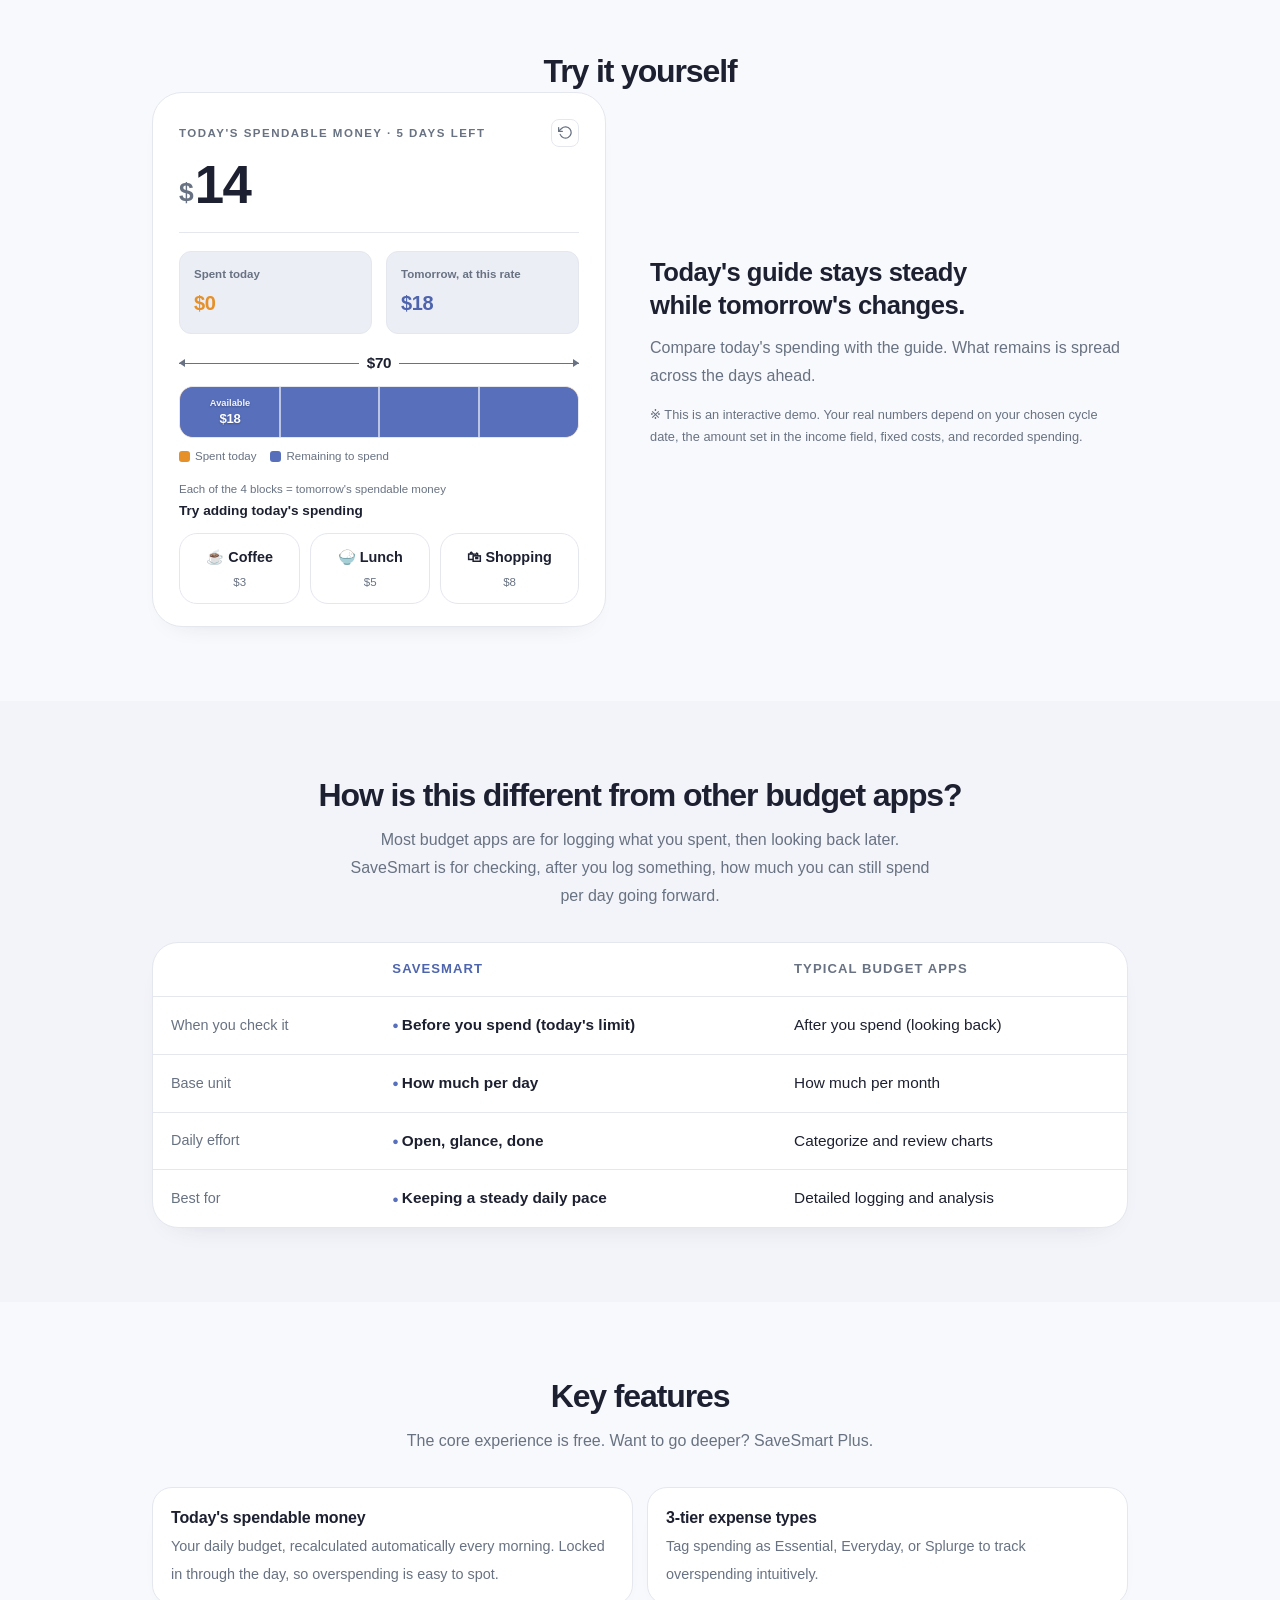
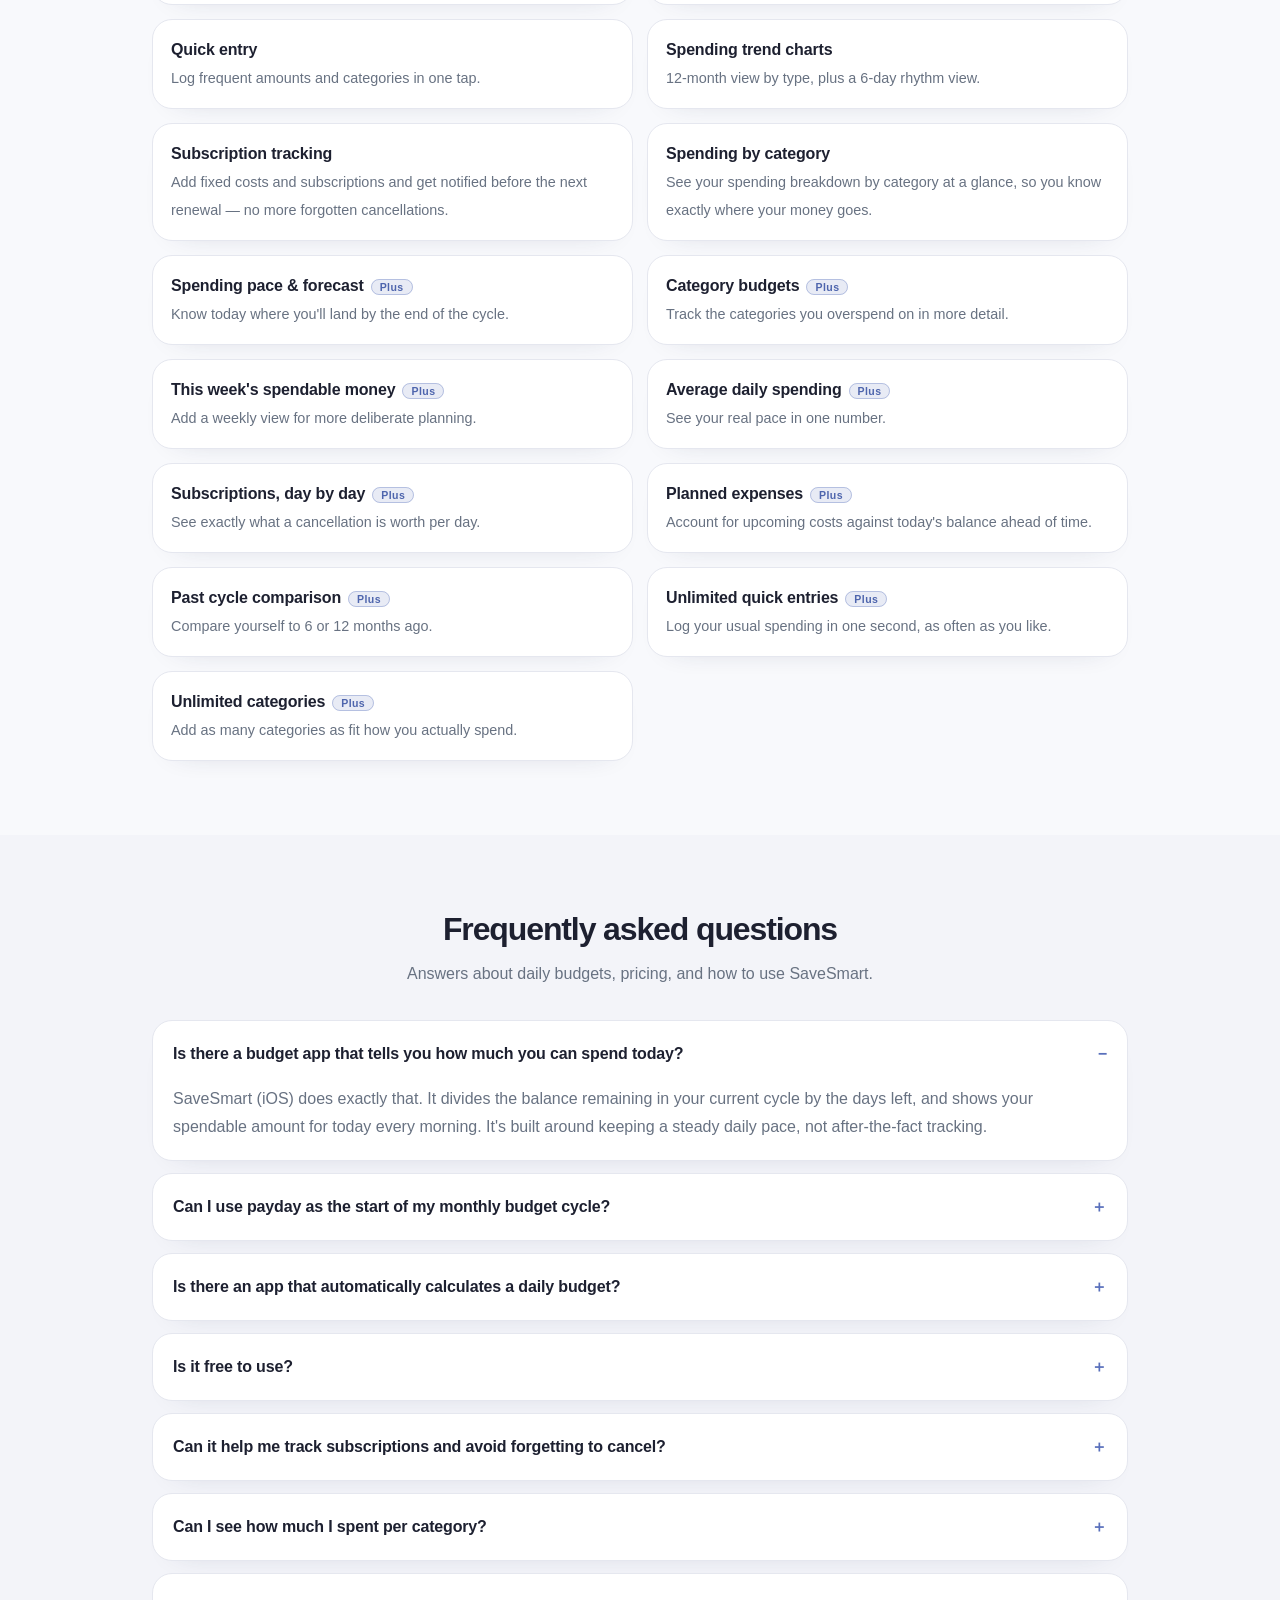
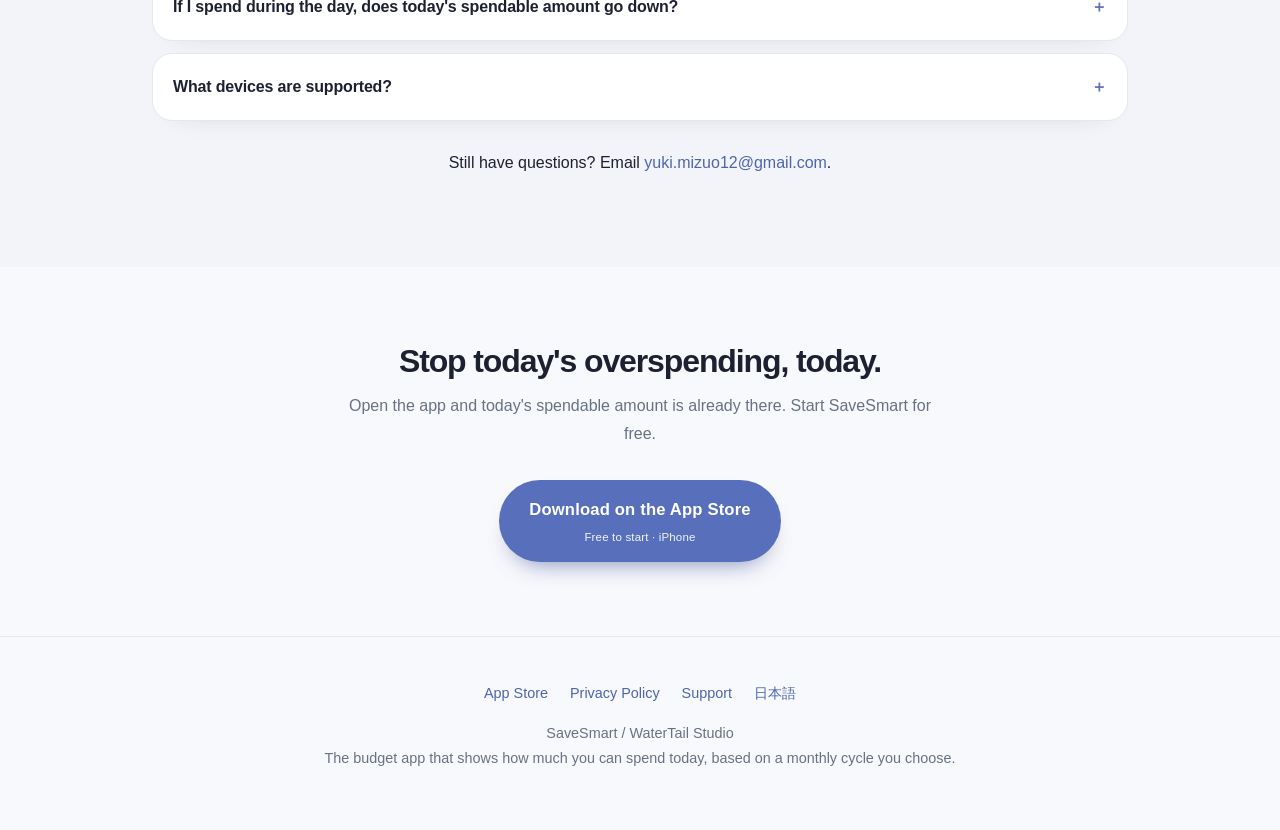
==== commit 044af587: "Add app screenshots to feature cards, label guides as columns, fix Plus badge contrast Co-Authored-B" ====
--- a/en/index.html
+++ b/en/index.html
@@ -184,8 +184,9 @@
   ul.feat li{background:var(--surface);border:1px solid var(--border);border-radius:14px;padding:16px 18px}
   ul.feat li b{display:block;font-size:1rem;letter-spacing:-.01em}
   ul.feat li span{color:var(--muted);font-size:.9rem}
-  .plus-badge{font-size:.66rem;font-weight:800;letter-spacing:.04em;color:#fff;background:var(--accent);
-    padding:2px 8px;border-radius:999px;margin-left:7px;vertical-align:middle}
+  ul.feat li .plus-badge{font-size:.66rem;font-weight:800;letter-spacing:.04em;color:var(--accent-deep);
+    background:color-mix(in srgb,var(--accent) 14%,var(--surface));border:1px solid color-mix(in srgb,var(--accent) 35%,transparent);
+    padding:1px 8px;border-radius:999px;margin-left:7px;vertical-align:middle}
 
   /* ---- faq ---- */
   details{border:1px solid var(--border);border-radius:14px;padding:2px 20px;margin-bottom:12px;background:var(--surface)}
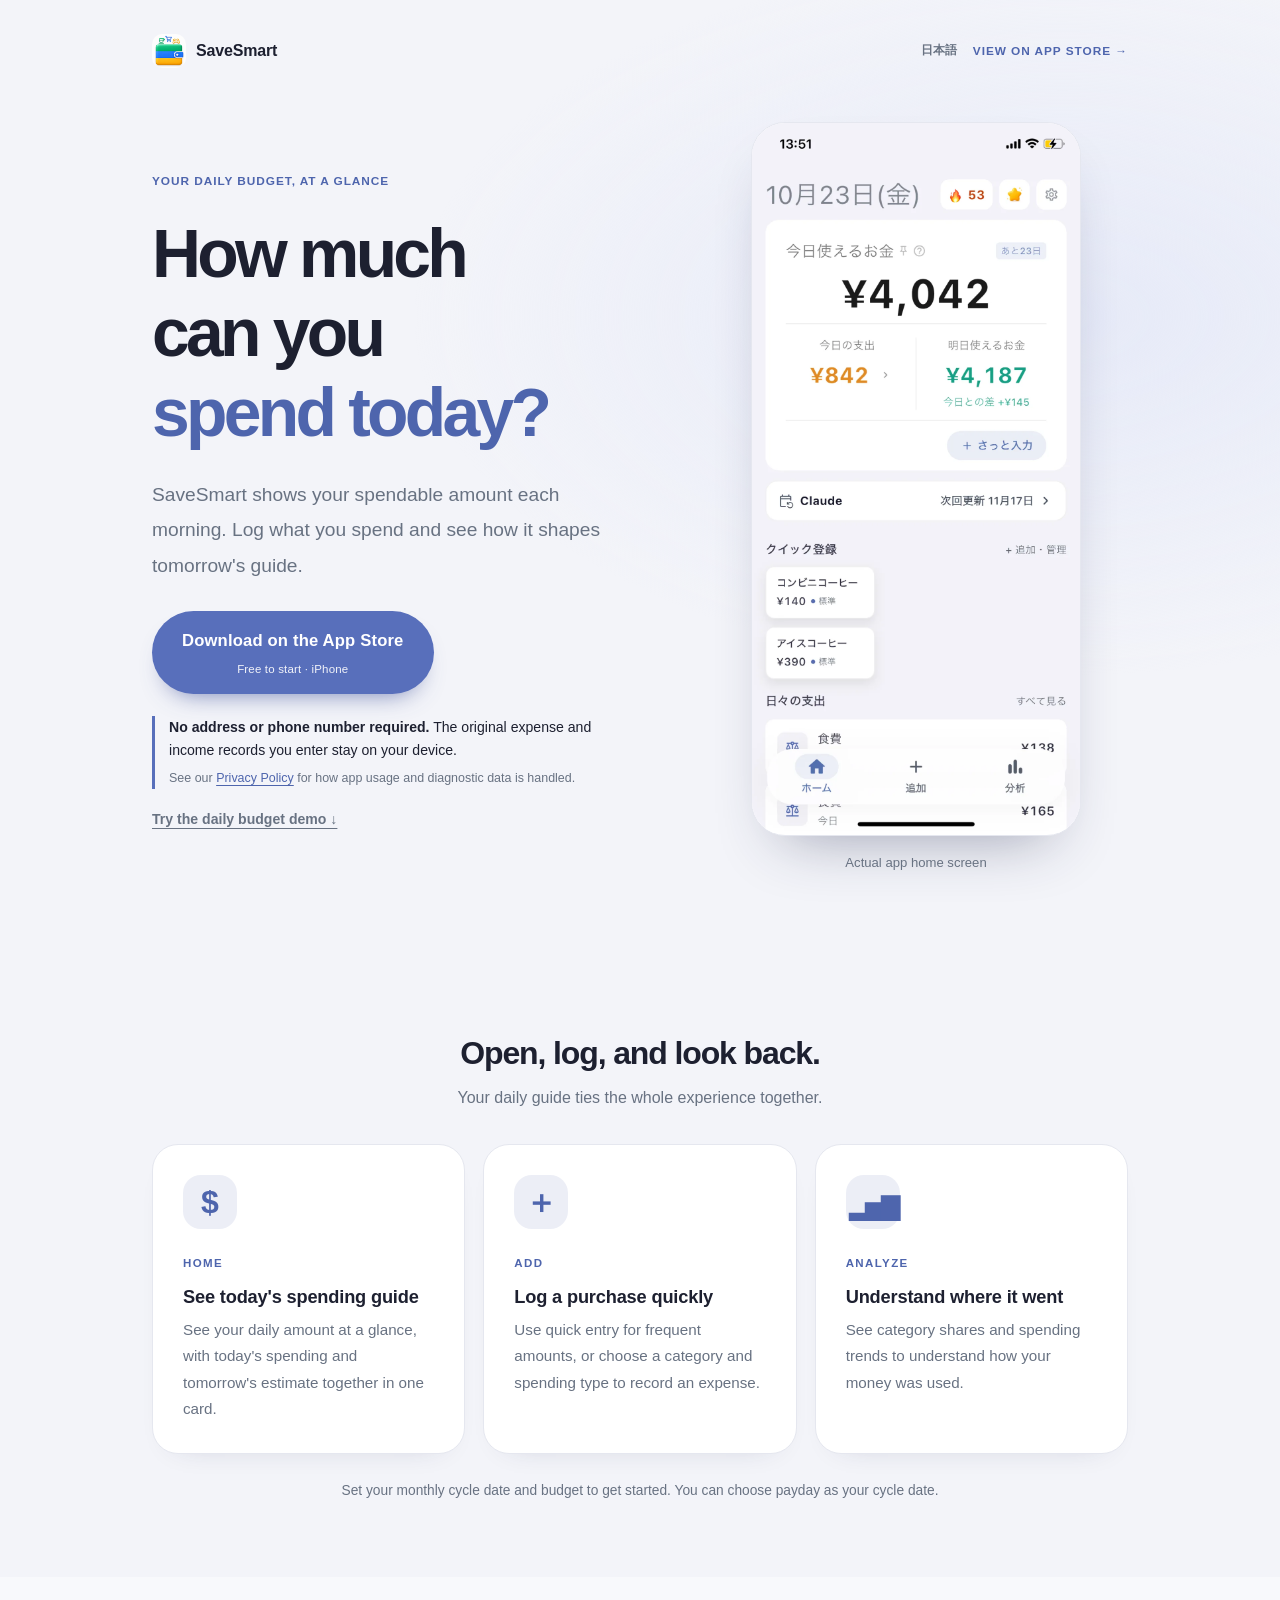
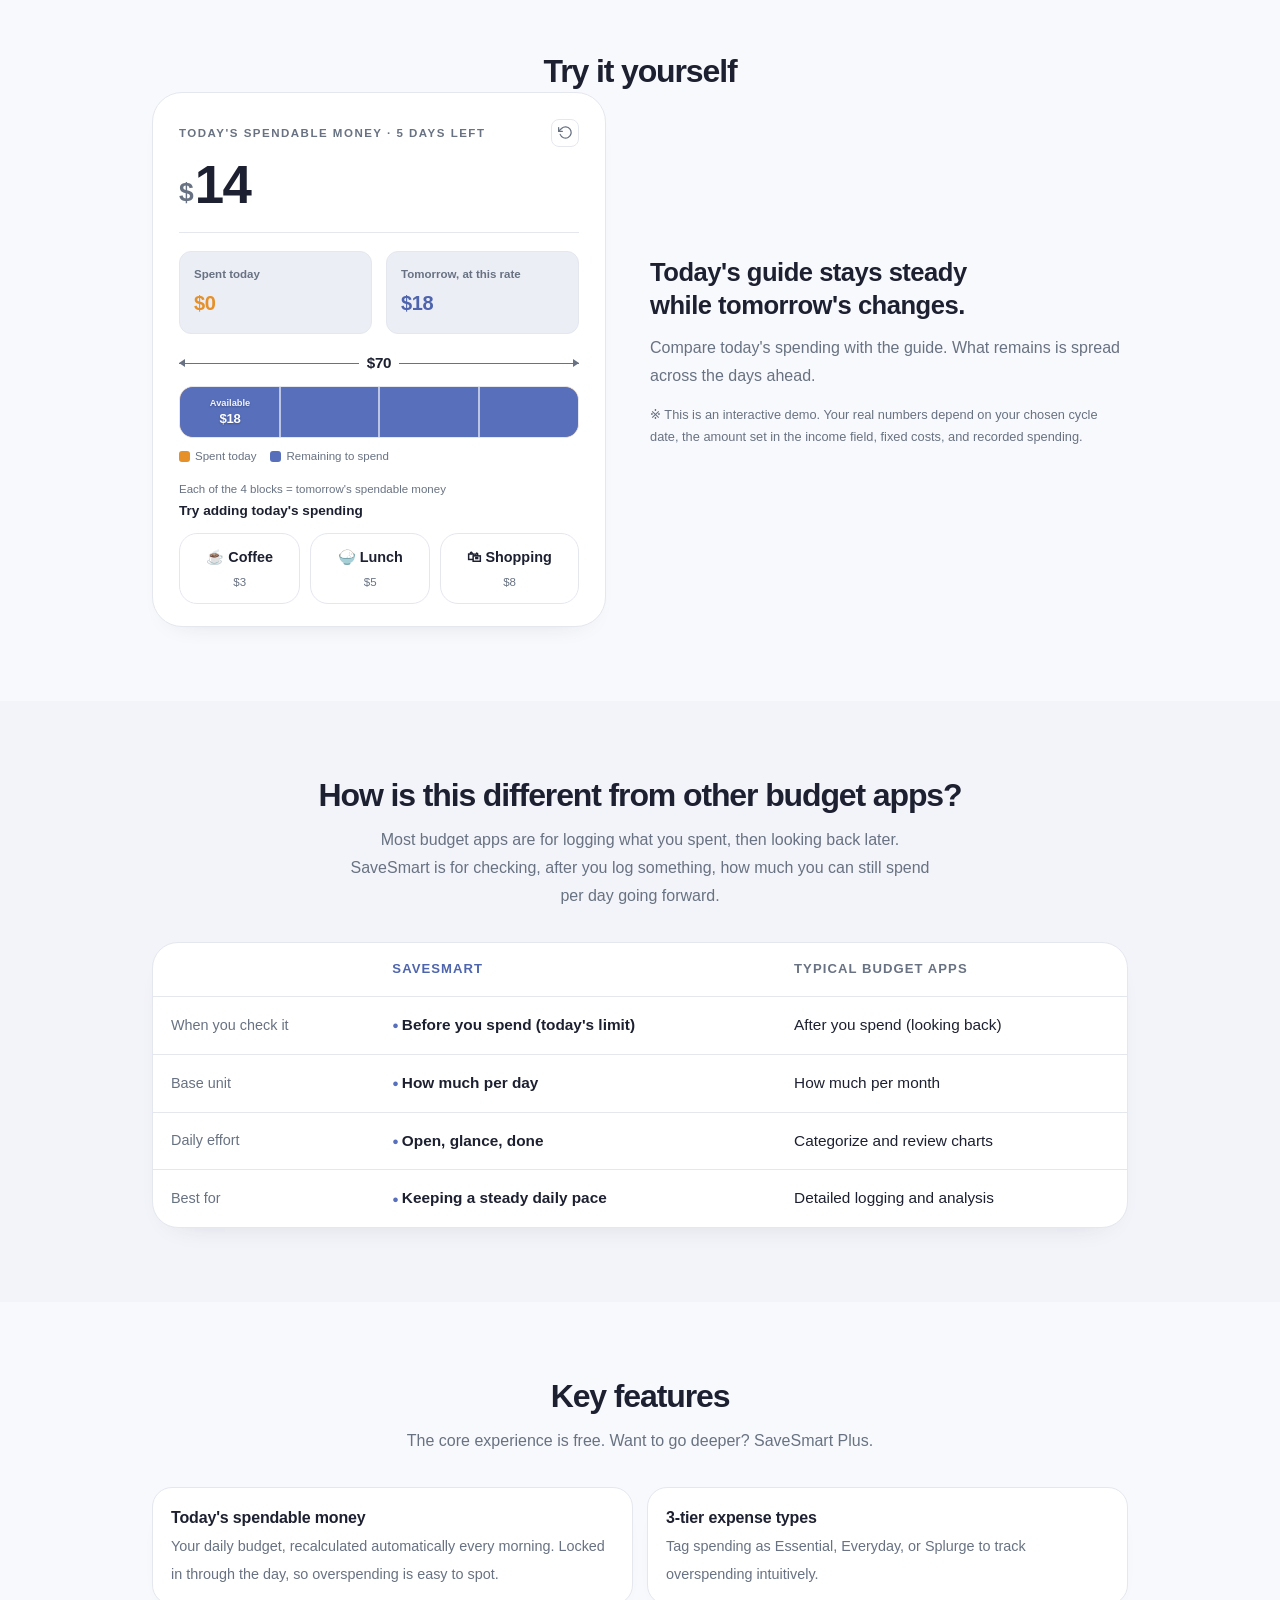
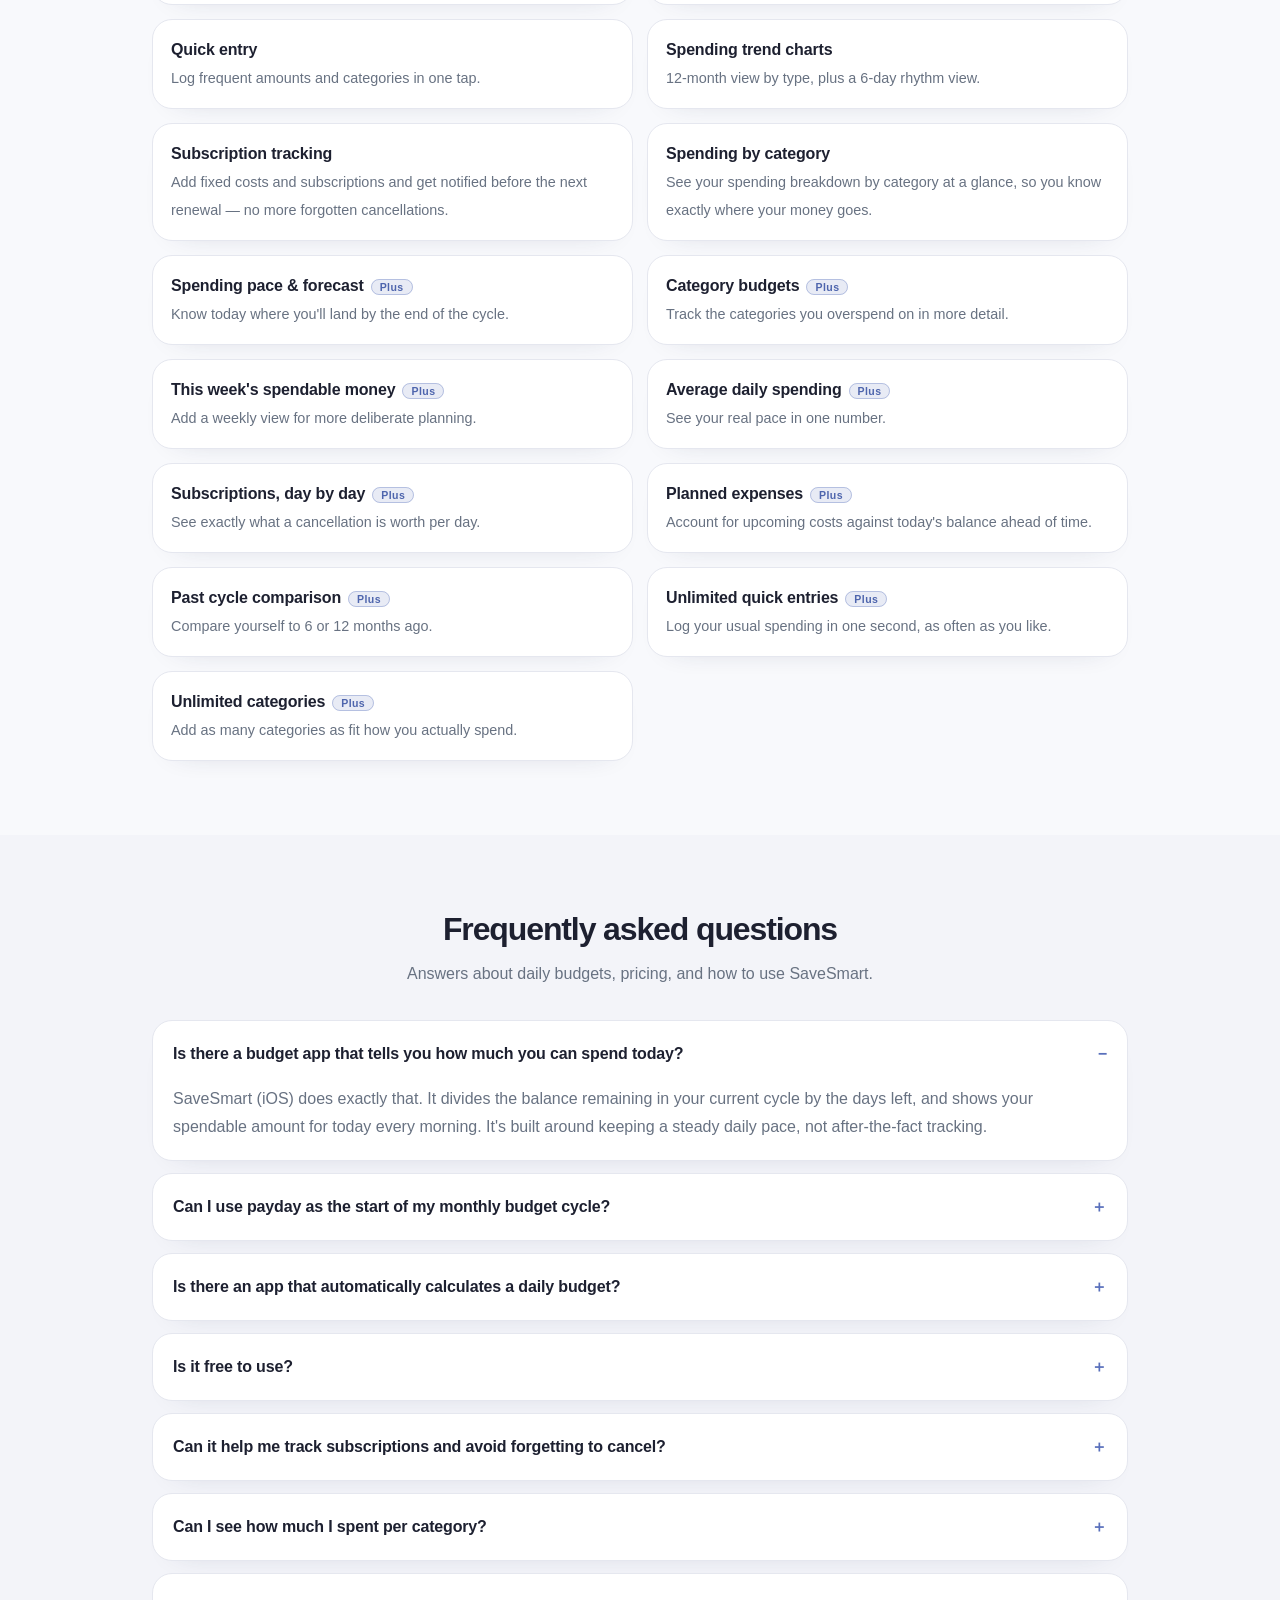
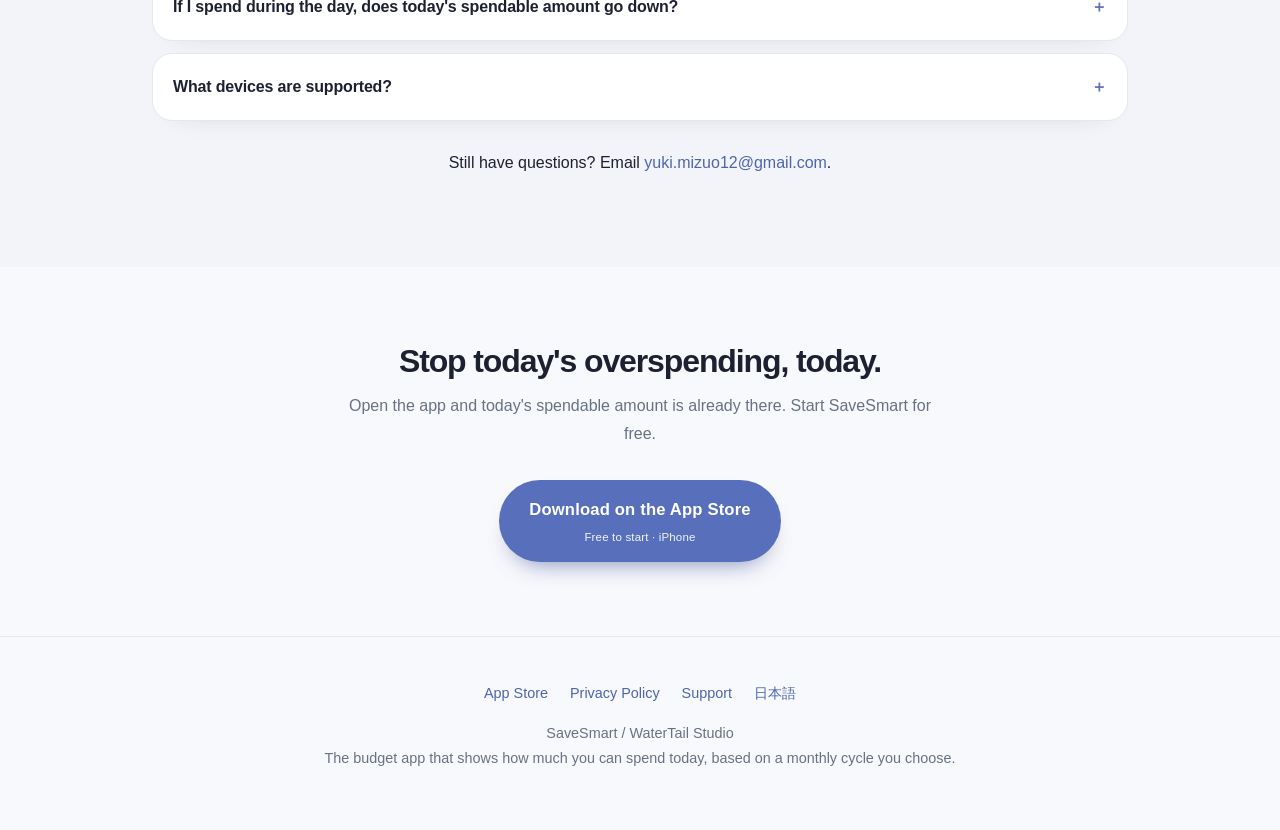
==== commit 8cf08b91: "Show accurate privacy reassurance near download buttons" ====
--- a/en/index.html
+++ b/en/index.html
@@ -289,6 +289,10 @@
         <h1>How much can you<br><span class="accent">spend today?</span></h1>
         <p class="lead">SaveSmart shows your spendable amount each morning. Log what you spend and see how it shapes tomorrow's guide.</p>
         <a class="btn" href="https://apps.apple.com/us/app/savesmart-your-daily-budget/id6759412545?ct=lp">Download on the App Store<small>Free to start · iPhone</small></a>
+        <div class="hero-privacy">
+          <p><strong>No address or phone number required.</strong> The original expense and income records you enter stay on your device.</p>
+          <p class="hero-privacy-detail">See our <a href="../privacy">Privacy Policy</a> for how app usage and diagnostic data is handled.</p>
+        </div>
         <p class="hero-underlink"><a href="#try">Try the daily budget demo ↓</a></p>
       </div>
 
--- a/assets/app-theme.css
+++ b/assets/app-theme.css
@@ -26,6 +26,11 @@
 .eyebrow { letter-spacing: .08em; }
 .btn { box-shadow: 0 14px 24px -15px rgba(74, 91, 159, .8); }
 .btn:hover { box-shadow: 0 18px 28px -15px rgba(74, 91, 159, .8); }
+.hero-privacy { max-width: 36em; margin-top: 22px; padding-left: 14px; border-left: 3px solid var(--accent); }
+.hero-privacy p { margin: 0; font-size: .88rem; line-height: 1.65; }
+.hero-privacy strong { color: var(--ink); }
+.hero-privacy .hero-privacy-detail { margin-top: 6px; color: var(--muted); font-size: .78rem; }
+.hero-privacy a { text-decoration: underline; text-underline-offset: 3px; }
 .hero-underlink { margin: 18px 0 0; font-size: .88rem; font-weight: 700; }
 .hero-underlink a { color: var(--muted); text-decoration: underline; text-underline-offset: 4px; }
 
